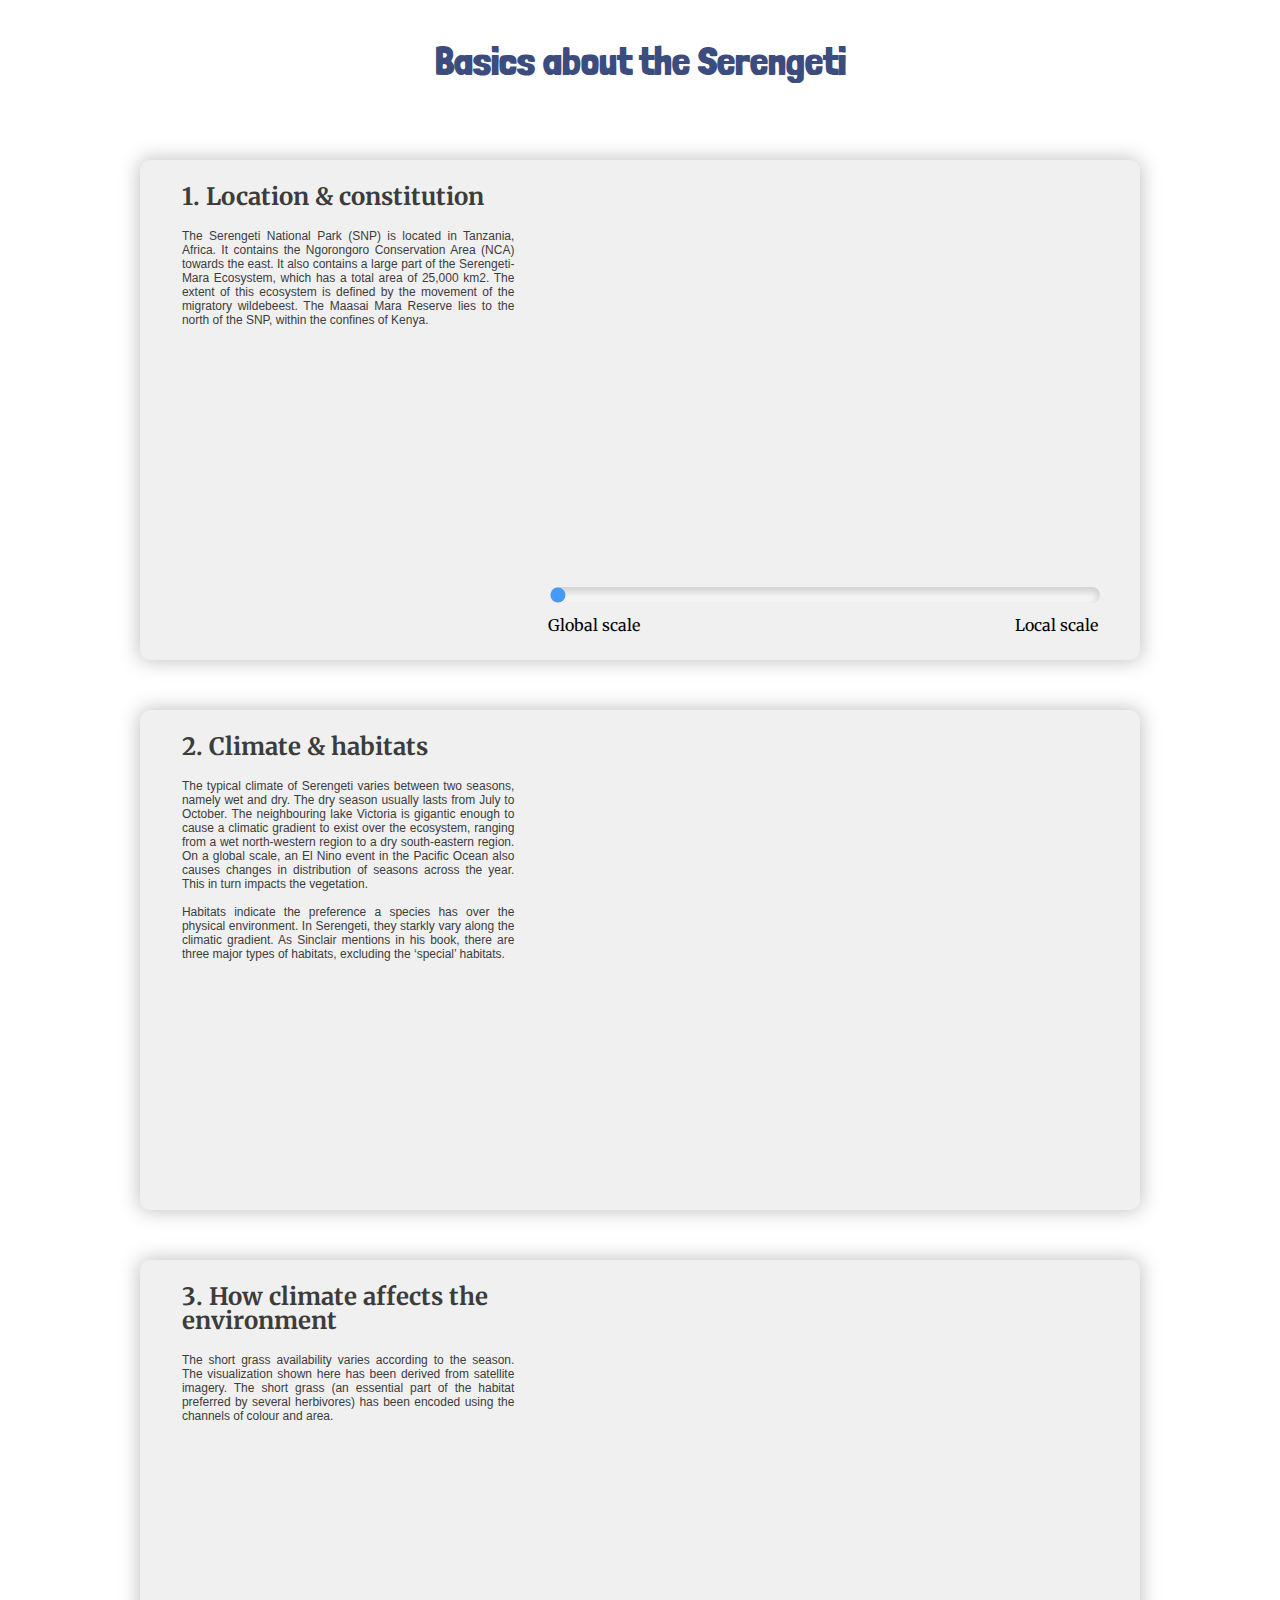
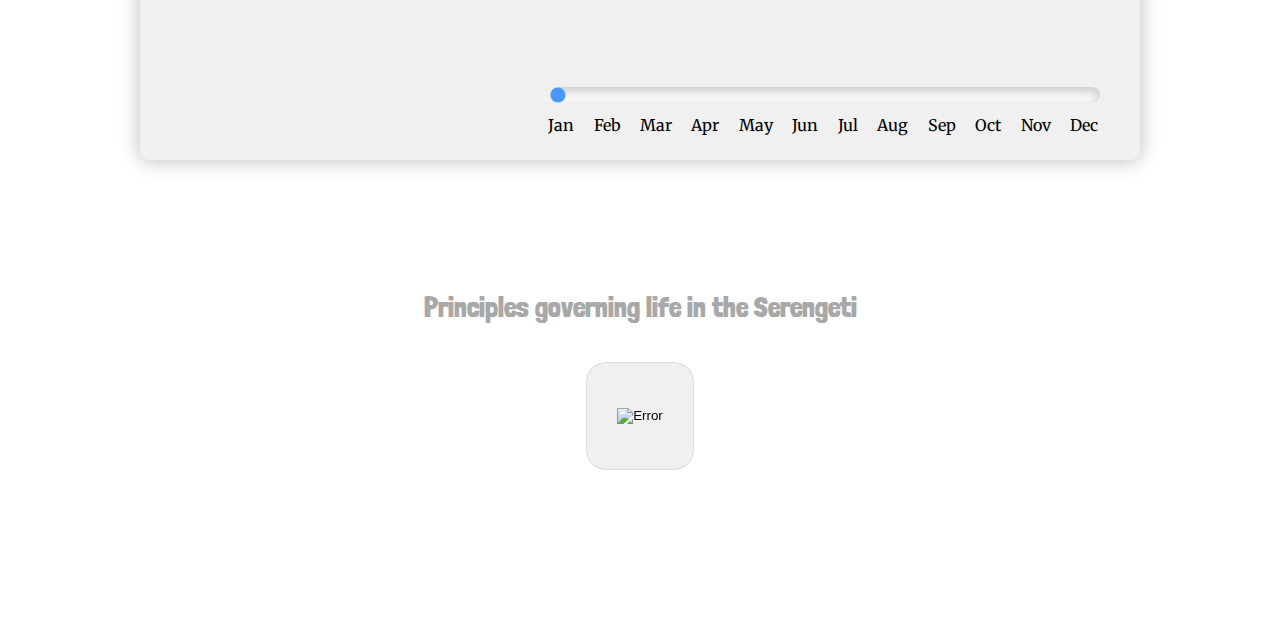
==== 01_Contextual/01_Contextual.html @ f67b2c0b "Add files via upload" ====
<!DOCTYPE html>
<html lang="en">

<head>
    <meta charset="UTF-8">
    <meta http-equiv="X-UA-Compatible" content="IE=edge">
    <meta name="viewport" content="width=device-width, initial-scale=1.0">

    <!-- Code for Londrina solid font -->
    <link rel="preconnect" href="https://fonts.googleapis.com">
    <link rel="preconnect" href="https://fonts.gstatic.com" crossorigin>
    <link href="https://fonts.googleapis.com/css2?family=Londrina+Solid:wght@100;300;400;900&display=swap"
        rel="stylesheet">

    <!-- Code for Merriweather font -->
    <link rel="preconnect" href="https://fonts.googleapis.com">
    <link rel="preconnect" href="https://fonts.gstatic.com" crossorigin>
    <link href="https://fonts.googleapis.com/css2?family=Merriweather:wght@300&display=swap" rel="stylesheet">

    <!-- Code for linking CSS file -->
    <link rel="stylesheet" href="App.css">

    <title>Document</title>
</head>

<body>
    <div class="titles">
        <h1 id="mainTitle">Basics about the Serengeti</h1>
    </div>



    <div id="sheet1" class="sheets">
        <div class="textPanels">
            <h2 id="head1" class="headings">
                1. Location & constitution
            </h2>

            <p id="p1" class="bodyTexts">
                The Serengeti National Park (SNP) is located in Tanzania, Africa. It contains the Ngorongoro
                Conservation
                Area
                (NCA)
                towards the east. It also contains a large part of the Serengeti-Mara Ecosystem, which has a total area
                of
                25,000 km2.
                The extent of this ecosystem is defined by the movement of the migratory wildebeest. The Maasai Mara
                Reserve
                lies to the
                north of the SNP, within the confines of Kenya.
            </p>
        </div>

        <div class="vizPanels">
            <div id="sketch1" class="sketches">
                <!-- <img src="00Images/xyz.gif" alt=""> -->
            </div>

            <div class="intPanels">
                <input type="range" min="1" max="5" value="1" id="slider1" class="slider">
                <div><span>Global scale</span><span>Local scale</span></div>
                <!-- <p>Value: <span id="value"></span></p> -->
                <!-- <div id="sliderCircle1" class="sliderCircle"></div> -->
            </div>
        </div>


    </div>



    <div id="sheet2" class="sheets">
        <div class="textPanels">
            <h2 id="head2" class="headings">
                2. Climate &#38; habitats
            </h2>

            <p id="p2" class="bodyTexts">
                The typical climate of Serengeti varies between two seasons, namely wet and dry. The dry season usually
                lasts from July
                to October. The neighbouring lake Victoria is gigantic enough to cause a climatic gradient to exist over
                the ecosystem, ranging from a wet
                north-western region to
                a dry south-eastern region. On a global scale, an El Nino event in the Pacific Ocean also causes changes
                in
                distribution of
                seasons across the year. This in turn impacts the vegetation.
                <br>
                <br>
                Habitats indicate the preference a species has over the physical environment. In Serengeti, they starkly
                vary along the
                climatic gradient. As Sinclair mentions in his book, there are three major types of habitats, excluding
                the ‘special’
                habitats.
            </p>
        </div>

        <div class="vizPanels">
            <div id="sketch2" class="sketches"></div>

            <div class="intPanels"></div>
        </div>


    </div>



    <div id="sheet3" class="sheets">
        <div class="textPanels">
            <h2 id="head3" class="headings">
                3. How climate affects the environment
            </h2>

            <p id="p3" class="bodyTexts">
                The short grass availability varies according to the season. The visualization shown here has been
                derived
                from
                satellite
                imagery. The short grass (an essential part of the habitat preferred by several herbivores) has been
                encoded
                using the channels of colour and area.
            </p>
        </div>

        <div class="vizPanels">
            <div id="sketch3" class="sketches"></div>

            <div class="intPanels">
                <input type="range" min="1" max="12" value="1" id="slider3" class="slider">
                <div>
                    <span>Jan</span><span>Feb</span><span>Mar</span><span>Apr</span><span>May</span><span>Jun</span><span>Jul</span><span>Aug</span><span>Sep</span><span>Oct</span><span>Nov</span><span>Dec</span>
                </div>
            </div>
        </div>

    </div>



    <div id="lastPanel">
        <div id="HeadingButton">

            <h3 id="head5">
                Principles governing life in the Serengeti
            </h3>

            <a href="../02_Principles/02_Principles.html">
                <button id="NextButton" onclick="">
                    <img src="00Images/00 Arrow-01.png" alt="Error" height="54px">
                </button>
            </a>



        </div>
    </div>


    <script src="App.js"></script>

</body>

</html>
---- 01_Contextual/App.css ----
/* Code for all the sheets and respective content inside */
body {
    display: flex;
    flex-direction: column;
    justify-content: flex-start;
    align-items: center;
    background-color: #ffffff;
    margin: 0;
    padding: 10px 0 10px 0;
    /* overflow: hidden; */
}

.titles {
    display: flex;
    flex-wrap: wrap;
    justify-content: center;
    width: 1000px;
    height: 100px;
    margin: 0 0 50px 0;
}

#mainTitle {
    color: #3c4c7e;
    font-family: 'Londrina Solid', cursive;
    font-size: 40px;
    text-align: center;
}

.sheets {
    box-sizing: border-box;
    display: flex;
    flex-wrap: wrap;
    flex-direction: column;
    justify-content: space-between;
    align-items: center;
    height: 500px;
    width: 1000px;
    min-width: 400px;
    border-radius: 10px;
    background-color: #f0f0f0;
    padding: 25px;
    margin: 0 0 50px 0;
    box-shadow: 0px 0px 20px 0.5px rgba(0, 0, 0, 0.25);
}

#sheet3 {
    margin: 0 0 10px 0;
}

.textPanels {
    box-sizing: border-box;
    width: 35%;
    height: 500px;
    margin: 0;
    padding: 0;
}

.vizPanels {
    box-sizing: border-box;
    display: flex;
    flex-direction: column;
    flex-wrap: wrap;
    justify-content: space-between;
    width: 550px;
    height: 500px;
    margin: 0;
    padding: 0;
}

.headings {
    display: flex;
    width: 100%;
    color: #3c3c3c;
    /* font-family: 'Londrina Solid',
        cursive; */
    font-family: 'Merriweather',
        serif;
    ;
    font-size: 24px;
    line-height: 1;
    text-align: left;
    margin: 0;
}

.bodyTexts {
    display: flex;
    width: 100%;
    color: #3c3c3c;
    font-family: 'Segoe UI', Tahoma, Geneva, Verdana, sans-serif;
    font-size: 12px;
    text-align: justify;
    margin: 20px 0 0 0;
}

.sketches {
    box-sizing: border-box;
    display: flex;
    background-color: #f0f0f0;
    width: 550px;
    height: 375px;
    min-width: 250px;
    margin: 0 0 0 0;
}

.intPanels {
    box-sizing: border-box;
    display: flex;
    flex-direction: column;
    justify-content: center;
    width: 550px;
    height: 50px;
    margin: 10px 0 0 0;
}

.intPanels div {
    width: 100%;
    display: flex;
    justify-content: space-between;
    font-family: 'Merriweather',
        serif;
    margin: 10px 0 0 0;
}



/* -------------------------------------------------------------------------------------------------------------------------------------- */
/* Code for the sliders */
.slider {
    -webkit-appearance: none;
    width: 100%;
    outline: none;
    opacity: 0.7;
    -webkit-transition: 0.2s;
    transition: opacity 0.2s;
    border-radius: 12px;
    box-shadow: inset 0 4px 10px 1px rgba(0, 0, 0, 0.25);
}

.slider::-webkit-slider-thumb {
    border: 2px solid;
    border-color: #373F51;
    background-color: #ED9B40;
}

.slider:hover {
    opacity: 1;
    transition: opacity 0.5s;
}



/* -------------------------------------------------------------------------------------------------------------------------------------- */

/* Code for the "cool slider" taken from YouTube */
/* .slider::-ms-thumb {
    -webkit-appearance: none;
    appearance: none;
    width: 40px;
    height: 40px;
    background: white;
    border-radius: 50%;
    cursor: pointer;
}

.intPanels p {
    margin: 10px 0 0 0;
    opacity: 0.7;
}

.sliderCircle {
    box-sizing: border-box;
    width: 20px;
    height: 20px;
    background-color: rgb(255, 255, 255);
    border: 2px solid;
    border-color: rgb(153, 153, 153);
    border-radius: 10px;
    z-index: 2;
}


.slider::after {
    content: '100';
    color: rgb(17, 57, 106);
    font-size: 12px;
    position: absolute;
    left: 80%;
    top: 26%;
}

.slider::before {
    content: '0';
    color: rgb(17, 57, 106);
    font-size: 12px;
    position: absolute;
    left: 12%;
    top: 26%;
} */




/* -------------------------------------------------------------------------------------------------------------------------------------- */
/* Code for individual sketches */
#sketch1 {
    background-image: url('00Images/00_Map/0.jpg');
    background-size: cover;
    background-repeat: no-repeat;
    background-position-y: center;
    transition: all 0.25s;
}

#sketch2 {
    background-image: url('00Images/00_Map/serengetiMap-01.png');
    background-size: cover;
    background-repeat: no-repeat;
    background-position-y: center;
}

#sketch3 {
    background-image: url('00Images/01_vegChange/01.jpg');
    background-size: contain;
    background-repeat: no-repeat;
    background-position-x: center;
    transition: all 0.25s;
}



/* -------------------------------------------------------------------------------------------------------------------------------------- */
/* Code for the last panel */
#lastPanel {
    box-sizing: border-box;
    display: flex;
    flex-direction: row;
    justify-content: center;
    align-items: center;
    width: 1000px;
    height: 400px;
    border-radius: 10px;
    background-color: none;
    padding: 25px 42px;
    margin: 0 0 50px 0;
}

#HeadingButton {
    box-sizing: border-box;
    display: flex;
    flex-direction: column;
    flex-wrap: nowrap;
    justify-content: space-between;
    align-items: center;
    width: 1000px;
    height: 200px;
    background-color: none;
}

#HeadingButton h3 {
    display: flex;
    flex-direction: column;
    justify-content: center;
    height: 75px;
    color: #a8a8a8;
    font-family: 'Londrina Solid', cursive;
    font-size: 28px;
    text-align: center;
    margin: 0;
}

button {
    box-sizing: border-box;
    height: 108px;
    width: 108px;
    border: 1px solid rgba(145, 145, 145, 0.2);
    background-color: rgb(240, 240, 240);
    border-radius: 20px;
    backdrop-filter: blur(2.5px);
    cursor: pointer;
    transition: all 0.4s;
}

button:hover {
    /* background-color: rgba(145, 145, 145, 0.3); */
    opacity: 1;
    transition: opacity 0.4s;
    background-color: rgb(255, 255, 255);
    box-shadow: 0 0 100px 25px rgba(0, 0, 0, .25);
    transition: all 0.5s;
}




/* -------------------------------------------------------------------------------------------------------------------------------------- */

/* For what happens when the window shrinks below 1000pixels */
@media (max-width: 1000px) {
    .titles {
        width: 90%;
    }

    .sheets {
        /* display: flex; */
        flex-direction: column;
        justify-content: space-between;
        flex-wrap: nowrap;
        align-items: center;
        width: 90%;
        height: 620px;
        padding: 10px;
    }

    #sheet2 {
        /* display: flex; */
        flex-direction: column;
        justify-content: space-between;
        flex-wrap: nowrap;
        align-items: center;
        width: 90%;
        height: 700px;
        padding: 10px;
    }

    .textPanels {
        width: 90%;
    }

    .vizPanels {
        width: 90%;
    }

    .sketches {
        width: 100%;
    }

    .intPanels {
        width: 100%;
    }

    .intPanels div {
        font-size: 12px;
    }

    #lastPanel {
        width: 90%;
        height: 400px;
    }

    #HeadingButton {
        width: 90%;
        height: 200px;
    }

    /* Stuff that changes in the sketches */
    #sketch2 {
        background-position-x: 40%;
    }
}
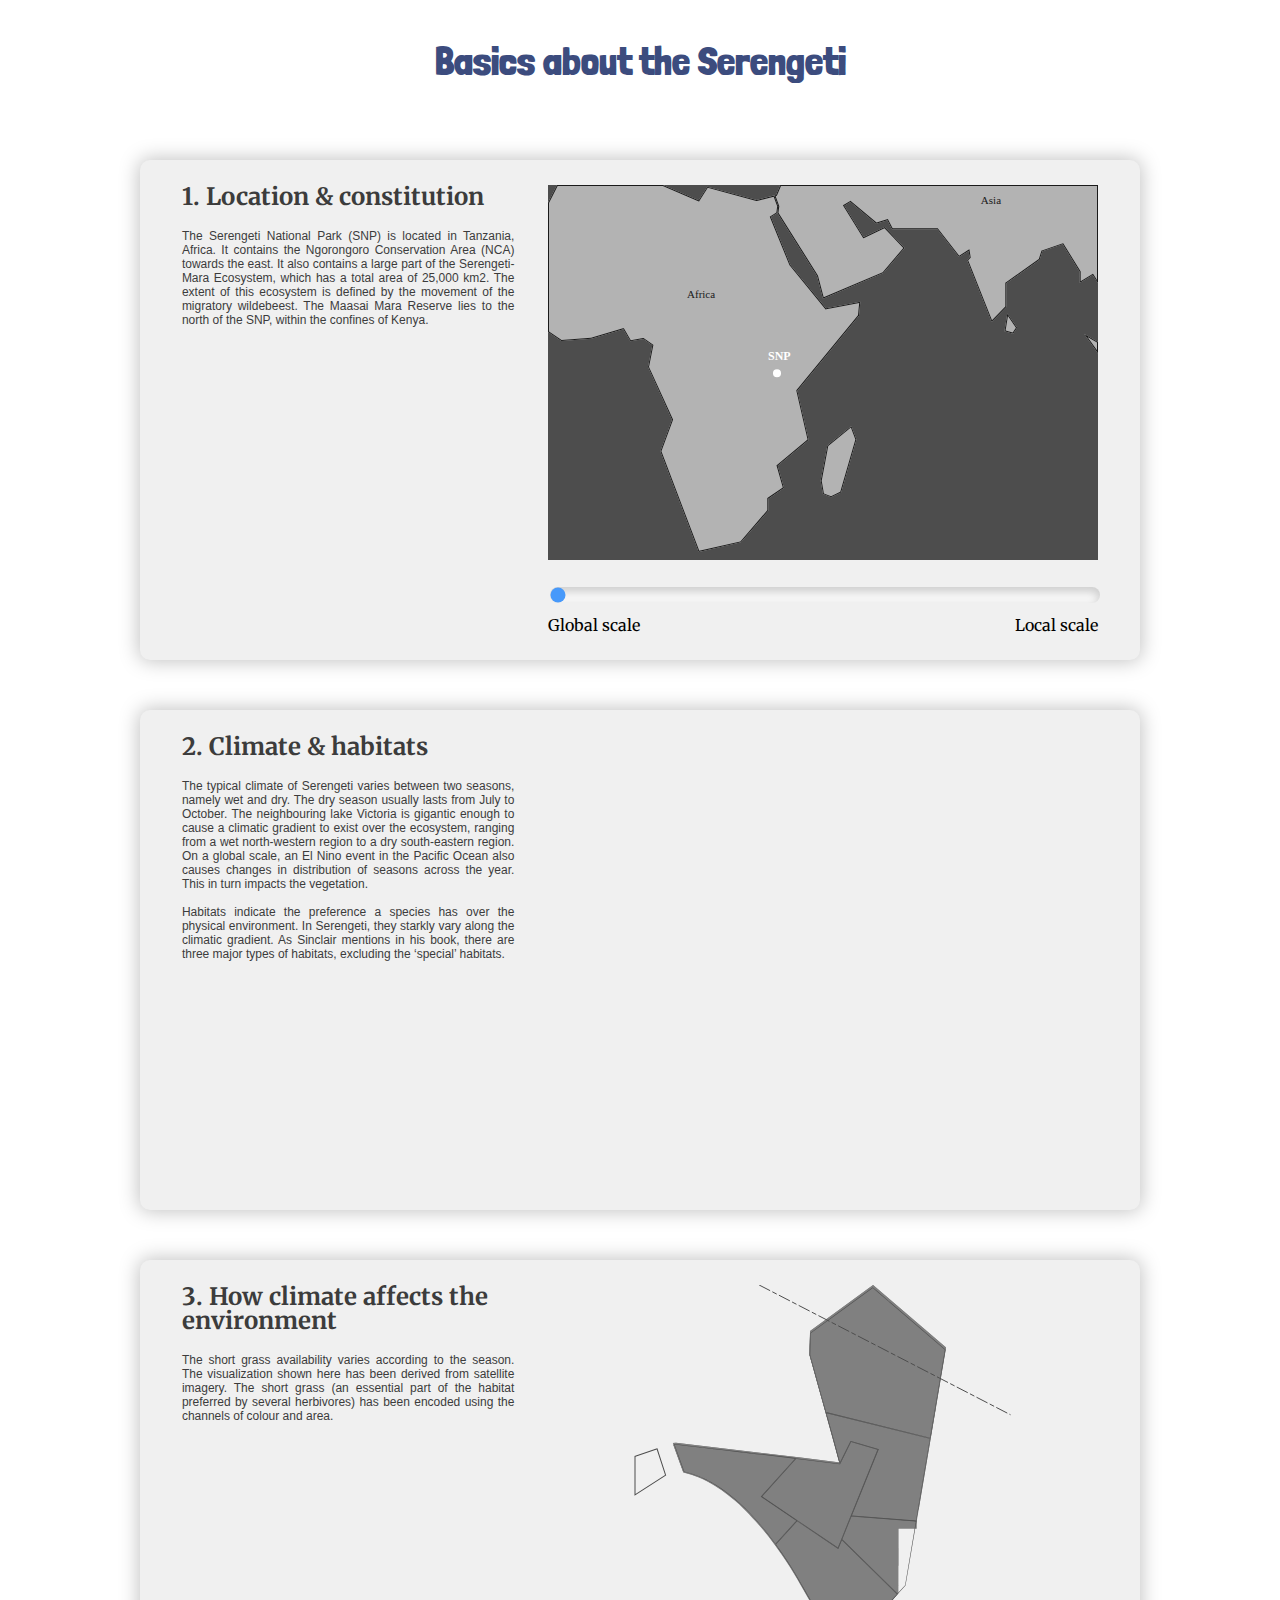
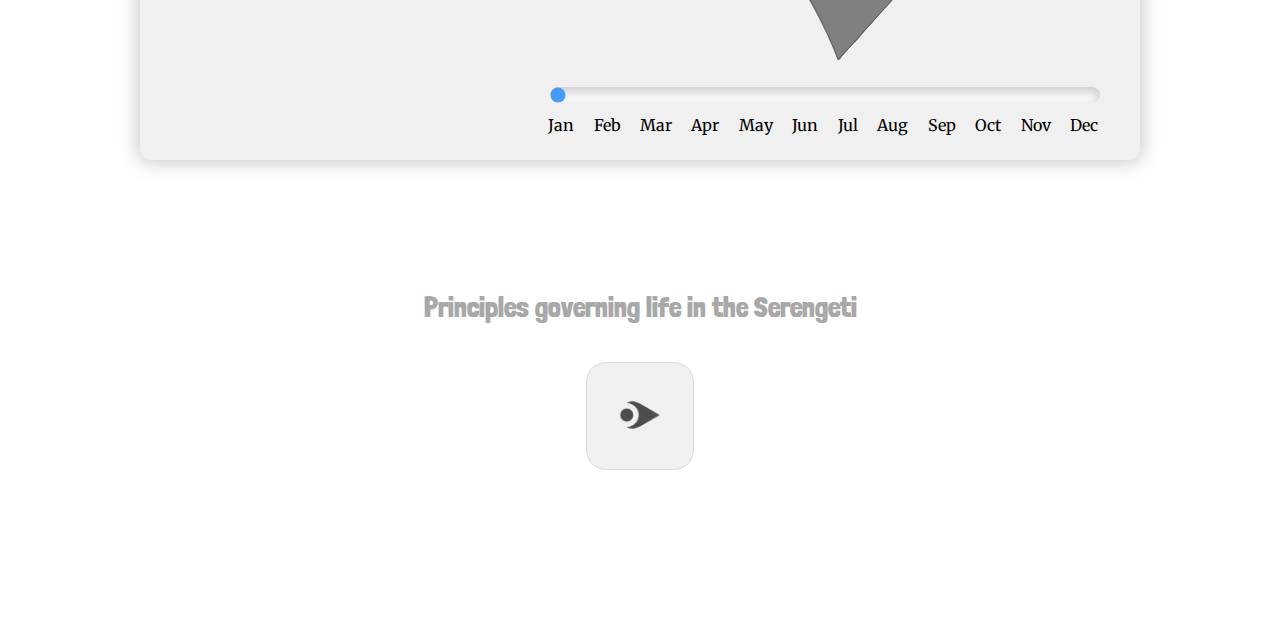
==== commit 3997f91b: "Add files via upload" ====
--- a/01_Contextual/01_Contextual.html
+++ b/01_Contextual/01_Contextual.html
@@ -53,14 +53,394 @@
 
         <div class="vizPanels">
             <div id="sketch1" class="sketches">
-                <!-- <img src="00Images/xyz.gif" alt=""> -->
+
+                <svg xmlns="http://www.w3.org/2000/svg" viewBox="0 0 550 375" id="sheet1-map1">
+                    <defs>
+                        <style>
+                            .cls-1 {
+                                fill: #4d4d4d;
+                            }
+
+                            .cls-2 {
+                                fill: #b3b3b3;
+                            }
+
+                            .cls-3,
+                            .cls-5 {
+                                fill: #1a1a1a;
+                            }
+
+                            .cls-4,
+                            .cls-6 {
+                                fill: #fff;
+                            }
+
+                            .cls-4 {
+                                stroke: #fff;
+                                stroke-miterlimit: 10;
+                                stroke-width: 2px;
+                            }
+
+                            .cls-5,
+                            .cls-6 {
+                                font-size: 12px;
+                            }
+
+                            .cls-5 {
+                                font-family: Roboto-Regular, Roboto;
+                                font-size: 11px;
+                            }
+
+                            .cls-6 {
+                                font-family: Lato-Semibold, Lato;
+                                font-weight: 600;
+                            }
+
+                            .cls-7 {
+                                letter-spacing: 0em;
+                            }
+
+                            .cls-8 {
+                                letter-spacing: -0.02em;
+                            }
+
+                            .cls-9 {
+                                letter-spacing: -0.01em;
+                            }
+
+                            .cls-10 {
+                                letter-spacing: 0em;
+                            }
+
+                            .cls-11 {
+                                letter-spacing: -0.01em;
+                            }
+
+                            .cls-12 {
+                                letter-spacing: -0.01em;
+                            }
+
+                            .cls-13 {
+                                letter-spacing: -0.02em;
+                            }
+                        </style>
+                    </defs>
+                    <g id="base_map">
+                        <path class="cls-1"
+                            d="M550,98.32,544.67,90l-13,8V86.67l-17-27.34-20.34,7-2.66,8.34L458.33,98.33V122l-14.66,15L419,75l2.67-2.67-1-6.33L411,72,389.33,44.33H344l-4.67-9-11,3.34L302.33,17l-6,3.67L315.67,52l21-10,20,21L335.33,88,275,113.67,269,91,229.33,28,223,32l19.33,47.67L278,123.33l34.33-6.66-1.33,14-61.67,75L260.67,255l-31,25.67L236,303l-15.67,10.67v12L193,357.33,150.67,367,112.33,266.33,124,234.67,100,182l4.33-21.67-9-6.33-13,2.33-7-12-32,9.34-30,2.33L0,147.11V375H550V168.43l-14-19.76,14,8.21ZM293.11,307.56l-10,4.66L275,309.11l-2.33-13.33,6.66-35.34,24-19.55,5.11,13.55Zm172-158.89-8.67-2.45,2.89-17.78,9.78,14.23Z" />
+                        <polygon class="cls-1"
+                            points="232.22 0 228 10 208.67 15 159.33 1.67 150.67 15.33 115 0 232.22 0" />
+                        <polygon class="cls-1" points="9.01 0 0 17.66 0 0 9.01 0" />
+                        <polygon class="cls-2"
+                            points="112.86 266.33 124.54 234.65 100.52 181.94 104.88 160.11 95.45 153.47 82.59 155.78 75.56 143.74 43.24 153.18 13.46 155.49 0.5 146.84 0.5 17.78 9.32 0.5 114.9 0.5 150.86 15.96 159.56 2.25 208.67 15.52 226 11.04 229.71 21.27 228.87 27.7 222.38 31.8 241.9 79.93 277.8 123.88 311.77 117.29 310.52 130.47 248.79 205.54 260.11 254.81 229.1 280.49 235.42 302.79 219.83 313.4 219.83 325.48 192.73 356.88 150.98 366.42 112.86 266.33" />
+                        <path class="cls-3"
+                            d="M114.79,1l35.49,15.25.78.34.45-.72,8.27-13L208.41,16l.25.06.26-.06,16.76-4.33,3.52,9.69-.8,6.08-5.93,3.74-.71.45.31.78L241.4,80.05l.06.14.1.11L277.23,124l.37.47.59-.12,33-6.4L310,130.27,248.56,205l-.31.38.11.48,11.2,48.73L229,279.9l-.5.42.18.62,6.13,21.64-15.07,10.26-.44.3V325.3l-26.87,31.13-41.17,9.4L113.4,266.32,124.94,235l.14-.39-.17-.37L101,181.88l4.27-21.35.13-.64-.53-.38-9-6.33-.35-.24-.41.08-12.31,2.2-6.65-11.39-.39-.68-.75.22-31.9,9.31L13.6,155,1,146.57V17.9L9.62,1H114.79M115,0H9L0,17.66V147.11L13.33,156l30-2.33,32-9.34,7,12,13-2.33,9,6.33L100,182l24,52.67-11.67,31.66L150.67,367,193,357.33l27.33-31.66v-12L236,303l-6.33-22.33,31-25.67-11.34-49.33,61.67-75,1.33-14L278,123.33,242.33,79.67,223,32l6.33-4,.89-6.78-3.91-10.78L208.67,15,159.33,1.67l-8.66,13.66L115,0Z" />
+                        <polygon class="cls-2"
+                            points="419.59 75.12 422.2 72.5 421.05 65.18 411.12 71.34 389.57 43.83 344.3 43.83 339.58 34.73 328.44 38.11 302.38 16.39 295.64 20.5 315.48 52.64 336.56 42.61 356 63.02 335.03 87.59 275.33 112.98 269.46 90.8 229.85 27.89 230.73 21.16 226.97 10.79 228.37 10.42 232.55 0.5 549.5 0.5 549.5 96.61 544.83 89.32 532.17 97.11 532.17 86.53 514.88 58.73 493.93 65.94 491.24 74.36 457.83 98.07 457.83 121.8 443.85 136.1 419.59 75.12" />
+                        <path class="cls-3"
+                            d="M549,1V94.91l-3.49-5.45-.53-.83-.83.52-11.48,7.06V86.38l-.15-.24-17-27.34-.42-.67-.76.25-20.34,7-.47.17-.15.48-2.56,8L457.75,97.51l-.42.3v23.78L444,135.2l-23.86-60,2.21-2.2.36-.36-.08-.51-1-6.33-.24-1.48-1.28.79-8.91,5.53-21.11-27-.3-.38H344.61l-4.39-8.46-.39-.74-.79.24-10.48,3.19L303,16.23l-.55-.46-.61.38-6,3.67-.86.52.53.86,19.34,31.33.47.76.81-.39,20.35-9.69L355.32,63l-20.6,24.13L275.67,112.3,270,90.74l0-.14-.08-.13-39.48-62.7.84-6.42,0-.24-.08-.23-3.54-9.75.63-.16.48-.13.19-.45,4-9.39H549m1-1H232.22L228,10l-1.69.44,3.91,10.78L229.33,28,269,91l6,22.67L335.33,88l21.34-25-20-21-21,10L296.33,20.67l6-3.67,26,21.67,11-3.34,4.67,9h45.33L411,72l9.67-6,1,6.33L419,75l24.67,62,14.66-15V98.33l33.34-23.66,2.66-8.34,20.34-7,17,27.34V98l13-8L550,98.32V0Z" />
+                        <polygon class="cls-2"
+                            points="457.01 145.86 459.62 129.75 468.51 142.67 464.9 148.09 457.01 145.86" />
+                        <path class="cls-3"
+                            d="M459.92,131.06l8,11.62-3.22,4.83-7.11-2,2.35-14.44m-.59-2.62-2.89,17.78,8.67,2.45,4-6-9.78-14.23Z" />
+                        <polygon class="cls-2"
+                            points="275.44 308.75 273.18 295.78 279.79 260.71 303.11 241.72 307.91 254.46 292.69 307.2 283.09 311.68 275.44 308.75" />
+                        <path class="cls-3"
+                            d="M302.88,242.54l4.51,11.94-15.11,52.37-9.21,4.28-7.18-2.75-2.2-12.59L280.25,261l22.63-18.44m.45-1.65-24,19.55-6.66,35.34L275,309.11l8.11,3.11,10-4.66,15.33-53.12-5.11-13.55Z" />
+                        <polygon class="cls-2" points="537.75 150.28 549.5 157.17 549.5 166.86 537.75 150.28" />
+                        <path class="cls-3"
+                            d="M539.5,151.88l9.5,5.57v7.84l-9.5-13.41m-3.5-3.21,14,19.76V156.88l-14-8.21Z" />
+                    </g>
+                    <g id="marked_area">
+                        <circle class="cls-4" cx="229" cy="188.33" r="3.04" />
+                    </g>
+                    <g id="text">
+                        <text class="cls-5" transform="translate(139.03 113.24)">Africa</text>
+                        <text class="cls-6" transform="translate(220 175)">SNP</text>
+                        <text class="cls-5" transform="translate(432.85 19)">Asia</text>
+                    </g>
+                </svg>
+
+                <svg xmlns="http://www.w3.org/2000/svg" viewBox="0 0 550 375" id="sheet1-map2">
+                    <g id="base_map">
+                        <polygon class="cls-1"
+                            points="550 0 550 375 398.89 375 414 340.33 397.33 300.67 372.33 337.33 341.66 349.67 335.55 375 255.86 375 302 329.67 291.73 284.43 279 228.33 287.04 210.31 295.66 191 308.4 178.35 394 93.33 419.55 39.33 419.55 22.89 341.77 40.44 330.77 26.66 309.49 0 328.66 0 331.11 13.33 339.11 16 378.89 0 550 0" />
+                        <polygon class="cls-2"
+                            points="331.22 13.23 328.81 0.13 378.25 0.13 339.11 15.87 331.22 13.23" />
+                        <path class="cls-3"
+                            d="M377.6.25,339.11,15.73l-7.78-2.59L329,.25H377.6M378.89,0H328.66l2.45,13.33,8,2.67L378.89,0Z" />
+                        <polygon class="cls-2"
+                            points="335.71 374.88 341.77 349.76 372.38 337.45 397.31 300.93 413.89 340.38 398.81 374.88 335.71 374.88" />
+                        <path class="cls-3"
+                            d="M397.28,301.19l16.45,39.14-15,34.42H335.87l6-24.9,30.55-12.29.07,0,0-.06,24.74-36.28m.05-.52-25,36.66-30.67,12.34L335.55,375h63.34L414,340.33l-16.67-39.66Z" />
+                        <polygon class="cls-2"
+                            points="210.95 374.88 209.9 355.25 191.06 346.39 180.79 346.38 180.79 341.11 178.82 334.3 211.3 323.03 218.19 329.81 226.91 327.49 228.88 337.85 225.19 344.68 235.17 358.28 242.77 346.4 243.63 330.28 228.42 315.24 226.3 300.55 232.88 294.13 260.88 296.35 291.64 284.6 301.87 329.63 255.81 374.88 210.95 374.88" />
+                        <path class="cls-3"
+                            d="M291.55,284.77l10.18,44.82-46,45.16H211.07l-1-19.43v-.15l-.13-.07-18.77-8.83-.05,0H180.91V341L179,334.38l32.3-11.2,6.78,6.67.1.1.14,0,8.52-2.27,1.93,10.15-3.63,6.76-.07.14.09.13L235,358.21l.22.29.19-.31,7.5-11.73,0,0v-.07l.84-16v-.11l-.08-.08-15.11-14.94-2.14-14.62,6.5-6.33,27.94,2.21h.06l.05,0,30.57-11.68m.18-.34-30.84,11.79L232.83,294l-6.67,6.5,2.17,14.83,15.17,15-.84,16-7.5,11.73-9.83-13.39,3.67-6.84-2-10.5-8.78,2.34-6.89-6.78-32.67,11.33,2,6.89v5.39H191l18.77,8.83L210.83,375h45L302,329.67l-10.27-45.24Z" />
+                        <polygon class="cls-2"
+                            points="0.13 374.88 0.13 227.91 21.69 227.91 32.36 253.69 53.87 252.56 56.76 240.81 81.66 243.67 87.22 290.37 107.65 286.59 107.65 310.99 84.54 310.99 84.54 348.22 99.73 365.7 110.92 363.45 138.69 370.81 180.54 341.35 180.54 346.63 191 346.63 209.65 355.41 210.7 374.88 0.13 374.88" />
+                        <path class="cls-3"
+                            d="M21.61,228l10.6,25.63.07.16h.18l21.33-1.12H54l.05-.18,2.83-11.56,24.7,2.85,5.54,46.46,0,.26.26,0,20.14-3.73v24.12H84.41v37.45l.06.07,15.11,17.34.1.11.14,0,11.07-2.22,27.71,7.32.11,0,.1-.07,41.6-29.28v5.16H191l18.58,8.74,1,19.26H.25V228H21.61m.16-.25H0V375H210.83l-1.06-19.67L191,346.5H180.66v-5.39l-42,29.56-27.77-7.34-11.12,2.23L84.66,348.22V311.11h23.11V286.44l-20.44,3.78-5.56-46.66-25.11-2.89-2.89,11.77-21.33,1.12L21.77,227.78Z" />
+                        <polygon class="cls-2"
+                            points="165.11 315.65 144.53 294.13 107.8 286.32 87.44 290.07 81.89 243.45 56.57 240.53 53.67 252.32 32.53 253.43 21.86 227.66 0.13 227.66 0.13 217.39 17.46 203.62 17.46 186.06 33.2 172.31 45.67 124.47 45.68 110.5 57.14 100.58 89.29 113.01 145.8 101.68 185.45 119.2 191.19 136.96 175.92 150.58 171.21 176.65 163.19 187.48 184.06 253.47 163.22 258.12 158.31 296.28 173.88 306.29 173.88 315.65 165.11 315.65" />
+                        <path class="cls-3"
+                            d="M57.16,100.73l32.08,12.39.07,0h.07l56.36-11.32,39.61,17.47,5.7,17.63-15.21,13.56-.07.06v.09l-4.66,25.94-8,10.78-.07.1,0,.13,20.81,65.8L163.28,258l-.17,0,0,.18-4.89,38,0,.15.13.09,15.44,9.93v9.17h-8.53l-20.6-21.48-.05-.06h-.07l-36.67-7.78h-.1l-20.18,3.74L82,243.53l0-.2-.2,0-25.11-2.89-.22,0,0,.21L53.57,252.2l-21,1.1L22,227.68l-.06-.15H.25V217.45l17.24-13.69.09-.08V186.11l15.7-13.7.06,0,0-.08L45.8,124.5v-14l11.36-9.82m0-.29-11.56,10v14L33.11,172.22,17.33,186v17.56L0,217.33v10.45H21.77l10.67,25.78,21.33-1.12,2.89-11.77,25.11,2.89,5.56,46.66,20.44-3.78,36.67,7.78,20.67,21.56H174v-9.56l-15.56-10,4.89-38,20.89-4.66L163.33,187.5l8-10.83,4.67-26L191.33,137l-5.78-17.89-39.78-17.55L89.33,112.89,57.11,100.44Z" />
+                        <polygon class="cls-2"
+                            points="246.67 109.55 238.92 100.36 211.81 68.48 224.97 44.73 225.01 44.66 249.67 0.13 309.43 0.13 330.61 26.66 320.85 38.66 333.56 56.74 384.02 68.55 311.3 115.2 246.67 109.55" />
+                        <path class="cls-3"
+                            d="M309.37.25l21.08,26.41-9.64,11.85-.12.15.11.15,12.66,18,.05.08.1,0,50.09,11.7-72.43,46.46-64.48-5.64L239,100.28,212,68.47,225,44.85h0l.07-.13L249.74.25h59.63m.12-.25h-59.9L224.9,44.6h0L211.66,68.5l27.16,31.94,7.84,9.23,64.67,5.66,73-46.83L333.66,56.67,321,38.67l9.77-12L309.49,0Z" />
+                        <polygon class="cls-2"
+                            points="127.62 40.55 121.11 40.55 114.35 47.47 104.39 49.03 94.81 33.82 96.81 29.66 83.33 11.18 87.98 6.36 85.84 0.13 249.38 0.13 224.85 44.44 214.07 37.23 208.03 19.92 192.15 47.21 134.73 50.98 127.62 40.55" />
+                        <path class="cls-3"
+                            d="M249.17.25l-24.36,44-10.6-7.08-6-17-.18-.51-.27.46-15.72,27-57.28,3.76-7-10.32-.07-.11H121l-.08.08-6.61,6.83-9.86,1.57L95,33.81l1.94-4,.06-.14-.08-.12L83.49,11.19,88,6.5l.11-.11-.05-.14L86,.25H249.17m.42-.25H85.66l2.17,6.33-4.67,4.84,13.5,18.5-2,4.16,9.67,15.34,10.11-1.61,6.67-6.89h6.44l7.11,10.44,57.56-3.78L208,20.22l6,17.11,10.89,7.27h0L249.59,0Z" />
+                        <polygon class="cls-2"
+                            points="0.13 89.5 10.27 74.07 67.04 54.12 82.63 41.23 82.63 33.95 94.59 33.95 104.2 49.19 101.69 56.21 145.65 94.23 145.65 101.46 89.31 112.77 57.09 100.3 45.43 110.38 45.43 124.44 32.99 172.19 17.21 185.94 17.21 203.5 0.13 217.07 0.13 89.5" />
+                        <path class="cls-3"
+                            d="M94.53,34.08l9.53,15.12-2.46,6.89-.06.16.13.11,43.85,37.92v7.08L89.36,112.63,57.2,100.21l-.14-.06-.11.1-11.56,10-.09.08v14.08L32.89,172.08,17.17,185.81l-.09.08v17.55L.25,216.81V89.57L10.33,74.21l56.76-20,0,0,0,0,15.5-12.83.09-.07V34.08H94.53m.13-.25H82.5v7.34L67,54,10.16,74,0,89.5V217.33l17.33-13.77V186l15.78-13.78,12.44-47.78v-14l11.56-10,32.22,12.45,56.44-11.33V94.17l-43.94-38,2.5-7L94.66,33.83Z" />
+                        <polygon class="cls-2"
+                            points="0.11 57.44 0.13 45.13 12.99 45.13 6.46 39.27 6.46 21.67 0.1 12.76 0.13 0.13 85.58 0.13 87.69 6.3 83 11.16 96.52 29.68 94.58 33.7 82.38 33.7 82.38 41.11 66.92 53.9 10.22 73.85 0.11 57.44" />
+                        <path class="cls-3"
+                            d="M85.48.25l2.07,6L83,11l-.14.15.12.17L96.37,29.7l-1.86,3.88H82.25v7.47L66.88,53.78,10.27,73.7.25,57.43V45.25H13.32l-.49-.44L6.58,39.22V21.59l0-.07L.25,12.75V.25H85.48M85.66,0H0V12.83l6.33,8.84V39.33L12.66,45H0V57.5L10.16,74,67,54,82.5,41.17V33.83H94.66l2-4.16-13.5-18.5,4.67-4.84L85.66,0Z" />
+                        <polygon class="cls-2" points="0.13 57.94 10.02 74 0.13 89.08 0.13 57.94" />
+                        <path class="cls-3" d="M.25,58.38,9.87,74,.25,88.66V58.38M0,57.5v32L10.16,74,0,57.5Z" />
+                        <polygon class="cls-2"
+                            points="0.13 44.88 0.13 13.22 6.23 21.74 6.21 39.39 12.34 44.88 0.13 44.88" />
+                        <path class="cls-3"
+                            d="M.25,13.61l5.83,8.14V39.44l.09.08L12,44.75H.25V13.61M0,12.83V45H12.66L6.33,39.33V21.67L0,12.83Z" />
+                        <polygon class="cls-2"
+                            points="223.25 173.43 225.47 164.79 220.98 160.46 221.02 158.89 233.47 139.57 222.16 112.05 238.8 100.61 246.57 109.75 311.1 115.44 302.23 127.25 302.21 168.43 308.25 178.33 295.58 190.91 286.99 210.13 223.25 173.43" />
+                        <path class="cls-3"
+                            d="M238.78,100.77l7.69,9.06.07.08h.1l64.22,5.62-8.73,11.64-.05.07V168.5l0,.06,6,9.75-12.6,12.51,0,0v0L286.93,210l-63.54-36.59,2.19-8.48,0-.14-.1-.1-4.37-4.21V159l12.4-19.26.07-.11-.05-.13-11.25-27.37,16.47-11.32m0-.33L222,112l11.33,27.56-12.44,19.33v1.66l4.44,4.28-2.23,8.66L287,210.31,295.66,191l12.74-12.65-6.07-9.92v-41.1l9-12-64.67-5.66-7.84-9.23Z" />
+                        <polygon class="cls-2"
+                            points="302.44 168.37 302.46 127.33 311.43 115.41 384.65 68.44 333.69 56.55 321.16 38.67 330.77 26.86 341.73 40.58 419.43 23.05 419.43 39.33 393.89 93.28 308.43 178.15 302.44 168.37" />
+                        <path class="cls-3"
+                            d="M419.3,23.2V39.27L393.8,93.18,308.45,178l-5.87-9.59v-41l8.93-11.89,73-46.81.5-.32-.58-.13L333.81,56.45,321.32,38.68l9.45-11.62L341.58,40.6l.1.12.15,0L419.3,23.2m.25-.31L341.77,40.44l-11-13.78-9.77,12,12.66,18L384.33,68.5l-73,46.83-9,12v41.1l6.07,9.92,85.6-85,25.55-54V22.89Z" />
+                        <polygon class="cls-2"
+                            points="232.93 293.88 226.11 272.8 184.33 253.47 163.47 187.52 171.4 176.79 197.74 174.43 195.19 192.99 219.6 187.6 223.18 173.68 286.88 210.36 278.89 228.28 291.59 284.35 260.87 296.09 232.93 293.88" />
+                        <path class="cls-3"
+                            d="M223.26,173.87l63.46,36.54-8,17.82,0,.07,0,.09,12.68,55.88L260.86,296,233,293.76l-6.78-20.95,0-.1-.1,0-16.23-7.51-25.45-11.77-20.82-65.83,7.86-10.64,26.12-2.34-2.5,18.23-.05.35.35-.08,24.17-5.33.15,0,0-.15,3.51-13.69m-.16-.38-3.6,14-24.17,5.33,2.55-18.54-26.55,2.38-8,10.83,20.89,66.06,25.55,11.82L226,272.89,232.83,294l28.06,2.22,30.84-11.79L279,228.33l8-18L223.1,173.49Z" />
+                        <polygon class="cls-2"
+                            points="225.48 344.66 229.11 337.89 227.1 327.18 218.26 329.53 211.42 322.8 207.25 317.53 218.34 282.26 210.04 265.64 225.9 272.98 232.69 293.96 226.03 300.45 228.21 315.35 243.38 330.38 242.54 346.32 235.16 357.84 225.48 344.66" />
+                        <path class="cls-3"
+                            d="M210.32,265.91l15.48,7.16,6.75,20.86L226,300.32l-.09.09,0,.13,2.17,14.83v.08l.06.06,15.09,14.92-.83,15.82-7.27,11.37-9.52-13,3.59-6.7.05-.08,0-.09-2-10.5-.05-.26-.26.07-8.64,2.3-6.77-6.66-4.14-5.22,11.07-35.22,0-.09,0-.09-8.13-16.2m-.55-.53,8.45,16.84-11.11,35.34,4.22,5.33,6.89,6.78,8.78-2.34,2,10.5-3.67,6.84,9.83,13.39,7.5-11.73.84-16-15.17-15-2.17-14.83,6.67-6.5L226,272.89l-16.23-7.51Z" />
+                        <polygon class="cls-2"
+                            points="110.92 363.21 99.82 365.42 84.76 348.14 84.79 311.24 107.9 311.24 107.9 286.6 144.42 294.34 165.02 315.87 174.13 315.9 174.13 306.15 158.58 296.16 163.45 258.32 184.25 253.68 209.72 265.49 218.11 282.27 206.97 317.58 211.13 322.83 178.51 334.14 180.52 341.06 138.64 370.53 110.92 363.21" />
+                        <path class="cls-3"
+                            d="M184.2,253.82l25.39,11.75L218,282.24l-11.08,35.25,0,.12.08.11,4,5L178.58,334l-.22.08.06.23,2,6.72L138.61,370.4,111,363.09l-.06,0h-.06l-11,2.21-15-17.16V311.36H108V286.75l36.3,7.7L164.93,316l.08.08h9.24v-9.95l-.11-.07-15.43-9.91,4.85-37.67,20.64-4.61m0-.26-20.89,4.66-4.89,38,15.56,10v9.56h-8.89l-20.67-21.56-36.67-7.78v24.67H84.66v37.11l15.11,17.34,11.12-2.23,27.77,7.34,42-29.56-2-6.89,32.67-11.33-4.22-5.33,11.11-35.34-8.45-16.84-25.55-11.82Z" />
+                        <polygon class="cls-2"
+                            points="145.9 101.48 145.9 94.11 101.98 56.13 104.43 49.28 114.46 47.68 121.2 40.76 127.49 40.79 134.6 51.24 192.3 47.45 207.97 20.52 213.88 37.37 224.73 44.64 211.51 68.52 238.64 100.42 221.93 111.9 185.57 118.98 145.9 101.48" />
+                        <path class="cls-3"
+                            d="M208,20.81l5.82,16.6,0,.08.06,0,10.7,7.14-13.12,23.7-.08.15.11.13,27,31.73L221.9,111.76l-36.32,7.09L146,101.4V94.06l-.08-.08L102.13,56.09l2.39-6.7,10-1.58.08,0,.06-.06,6.6-6.81h6.2l7,10.33.08.12h.14l57.56-3.78h.13l.07-.11L208,20.81m.05-.59L192.22,47.33l-57.56,3.78-7.11-10.44h-6.44l-6.67,6.89-10.11,1.61-2.5,7,43.94,38v7.39l39.78,17.55L222,112l16.82-11.56L211.66,68.5l13.23-23.9L214,37.33l-6-17.11Z" />
+                        <polygon class="cls-2"
+                            points="176.13 150.69 191.48 137.04 185.72 119.21 221.93 112.14 233.19 139.55 220.79 158.82 220.77 160.26 216.2 155.86 199.55 161.24 197.77 174.17 171.49 176.53 176.13 150.69" />
+                        <path class="cls-3"
+                            d="M221.85,112.28l11.2,27.25-12.37,19.22,0,.07V160l-4.3-4.14-.11-.1-.14,0-16.5,5.33-.15,0,0,.16-1.76,12.76-26,2.33,4.59-25.59,15.27-13.61.12-.11-.05-.16-5.69-17.62,36-7M222,112l-36.45,7.11L191.33,137,176,150.67l-4.67,26,26.55-2.38,1.78-13,16.5-5.33,4.73,4.55v-1.66l12.44-19.33L222,112Z" />
+                        <polygon class="cls-1"
+                            points="225.33 164.83 223.1 173.49 219.5 187.5 195.33 192.83 197.88 174.29 199.66 161.33 216.16 156 220.89 160.55 225.33 164.83" />
+                    </g>
+                    <g id="marked_area">
+                        <circle class="cls-4" cx="230.17" cy="184.46" r="3.04" />
+                    </g>
+                    <g id="text"><text class="cls-5" transform="translate(90.3 198.24)">DRC</text>
+                        <text class="cls-5" transform="translate(187.45 146.89)">Uganda</text>
+                        <text class="cls-5" transform="translate(17.85 306.87)">Angola</text>
+                        <text class="cls-5" transform="translate(112.17 333.38)">Zambia</text>
+                        <text class="cls-5" transform="translate(208.68 351.42)">Mozambique</text>
+                        <text class="cls-5" transform="translate(342 360)">Madagascar</text>
+                        <text class="cls-5" transform="translate(217.07 319.45)">Malawi</text>
+                        <text class="cls-5" transform="translate(203.03 240.8)">Tanzania</text>
+                        <text class="cls-5" transform="translate(249.86 140.67)">Kenya</text>
+                        <text class="cls-5" transform="translate(266.06 64.86)">Ethiopia</text>
+                        <text class="cls-5" transform="translate(323.57 117.44)">Somalia</text>
+                        <text class="cls-5" transform="translate(10 95.86)">Central African Republic</text>
+                        <text class="cls-5" transform="translate(132.51 75.52)">South Sudan</text>
+                        <text class="cls-6" transform="translate(225 203.45)">SNP</text>
+                    </g>
+                </svg>
+
+                <svg xmlns="http://www.w3.org/2000/svg" viewBox="0 0 550 375" id="sheet1-map3">
+                    <g id="base_map">
+                        <polygon class="cls-1"
+                            points="550 32.55 550 375 359.71 375 347.44 339.56 353.66 302.67 335.44 277.78 349.4 245.27 370.55 196 399.44 176.89 405.22 169.53 451.44 110.67 520.33 62.22 550 32.55" />
+                        <polygon class="cls-2"
+                            points="389.76 147.93 389.79 56 411.54 27.64 450.17 7.67 493.24 0.12 549.88 0.13 549.88 32.55 520.24 62.13 451.37 110.57 405.23 169.32 389.76 147.93" />
+                        <path class="cls-3"
+                            d="M549.75.25v32.2L520.19,62,451.3,110.47l0,0,0,0-46,58.59-15.32-21.19V56.08l21.7-28.32,38.58-20,43-7.55h56.53M550,0H493.22L450.11,7.56l-38.67,20L389.66,56v92l15.56,21.53,46.22-58.86,68.89-48.45L550,32.55V0Z" />
+                        <polygon class="cls-2"
+                            points="319.46 36.77 288.85 13.68 266.2 13.65 260.52 0.13 491.79 0.13 450.09 7.44 411.39 27.45 394.11 28.32 384.8 20.53 362.51 28.32 354.49 41.2 319.46 36.77" />
+                        <path class="cls-3"
+                            d="M490.35.25,450.07,7.31h0l0,0-38.62,20-17.18.88-9.27-7.71-.11-.09-.13,0L362.47,28.2l-.08,0-.05.08-7.91,12.75-34.89-4.41L288.92,13.58l-.06-.05H266.28l-2.13-5.07L260.71.25H490.35M493.22,0H260.33l3.59,8.56,2.19,5.22h22.66l30.67,23.11,35.11,4.44,8-12.89,22.22-7.77,9.34,7.77,17.33-.88,38.67-20L493.22,0Z" />
+                        <polygon class="cls-2"
+                            points="305.48 213.95 308.48 203.61 217.47 152.55 220.04 149.13 217.37 143.35 221.32 138.97 236.97 134.97 233.28 128.96 220.16 133.63 212.82 122.33 243.15 81.69 215.16 21.38 251.4 0.11 260.25 0.13 263.81 8.61 260.21 35.98 280.83 67.65 283.59 55.25 277.26 53.21 270.44 41.5 270.68 13.9 288.77 13.9 319.37 36.99 354.62 41.46 362.66 28.51 384.75 20.81 394.03 28.54 411.18 27.7 389.56 55.92 389.54 148 405.07 169.53 399.35 176.81 370.48 195.9 349.35 245.08 305.48 213.95" />
+                        <path class="cls-3"
+                            d="M260.17.25l3.5,8.34L260.09,36l0,.09.05.08,20.44,31.33.33.49.13-.58,2.67-12,.05-.22-.22-.07-6.13-2-6.81-11.63L270.8,14h17.89l30.6,23.06.06,0h.06l35.11,4.44.16,0,.09-.14,8-12.81,22-7.7L394,28.63l.08.06h.1l16.79-.85-21.46,28,0,.07v92.16l0,.07,15.45,21.37-5.64,7.18-28.85,19.09-.07,0,0,.07-21,49-43.68-31,2.95-10.16.06-.19-.17-.1-90.81-50.94,2.44-3.25.09-.12-.06-.13-2.6-5.64,3.84-4.26,15.48-4,.32-.08-.17-.29L233.44,129l-.11-.17-.19.06-12.92,4.61L213,122.34,243.2,81.82l.09-.12-.06-.14-27.9-60.13L251.4.25h8.77m.16-.25h-9L215,21.33l28,60.34-30.34,40.66,7.45,11.45,13.11-4.67,3.55,5.78-15.55,4-4,4.44,2.67,5.78-2.61,3.48,91,51.08-3,10.33,44.07,31.27L370.55,196l28.89-19.11,5.78-7.36L389.66,148V56l21.78-28.44-17.33.88-9.34-7.77-22.22,7.77-8,12.89-35.11-4.44L288.77,13.78H270.55l-.22,27.78,6.89,11.77,6.22,2-2.67,12L260.33,36l3.59-27.44L260.33,0Z" />
+                        <polygon class="cls-2"
+                            points="103.03 9.19 72.69 19.53 49.67 0.13 250.87 0.13 214.94 21.22 203.24 33.24 137.04 34.87 103.03 9.19" />
+                        <path class="cls-3"
+                            d="M250.41.25,214.88,21.11l0,0,0,0L203.23,33.08l-66.15,1.67L103.15,9.13l-.1-.08-.13,0-30.2,10.3L50,.25H250.41m.92-.25h-202L72.66,19.67,103,9.33,137,35l66.33-1.67,11.67-12L251.33,0Z" />
+                        <polygon class="cls-2"
+                            points="0.13 374.88 0.13 0.13 49.33 0.13 72.64 19.81 102.98 9.47 136.87 35.06 133.87 65.06 146.83 74.55 124.66 94.16 126 95.83 114.92 106.58 104.88 161.65 86.85 187.5 96.9 204.06 97.12 209.04 92.21 251.31 99.31 270.21 94.63 277.77 106.44 300.06 118.44 308.07 121.5 312.96 120.43 320.42 129.48 333.19 88.99 338.88 73.57 355.7 73.54 366.85 78.52 364.99 83.46 374.88 0.13 374.88" />
+                        <path class="cls-3"
+                            d="M49.24.25,72.5,19.86l.11.09.13,0L103,9.61l33.78,25.5-3,29.87v.14l.12.08,12.78,9.36L124.67,94l-.18.16.15.19,1.2,1.49-11,10.67-.06.06v.08l-10,54.94-18,25.79-.09.13.08.14,10,16.45L97,209v0L92.08,251.3v.06l0,.06,7.07,18.77-4.61,7.46-.07.12.06.13,11.78,22.22,0,.05,0,0,11.92,7.94,3,4.8-1,7.46,0,.09.06.08,8.9,12.51L89,338.75h-.09l-.06.07L73.48,355.61l-.07.07V367l.34-.13,4.71-1.76,4.8,9.61H.25V.25h49M49.33,0H0V375H83.66l-5.08-10.17-4.92,1.84V355.78L89,339l40.69-5.72v0l-9.13-12.82,1-7.54h0L118.51,308l-12-8L94.77,277.78l4.67-7.56-7.11-18.89,4.9-42.24v0L97,204,87,187.5l18-25.83,10-55,11.17-10.83-1.34-1.67L147,74.54,134,65l3-30L103,9.33,72.66,19.67,49.33,0Z" />
+                        <path class="cls-2"
+                            d="M225.33,374.88l-7.58-7.3-2.88-.47L188,362.88l-38-19.32-4.32,0-25.29-53.37-6.62-4.39-3.76-2.49,2.45-3.61,3-4.5L108.46,240l-11.1-30.9L97.13,204l-10-16.49,18-25.76,19.94-8.29,35.87-1.36-4.93,29L160.6,198l12.67-13.45L201,189.92,211,181l-12.71-2.9,19-25.39,90.87,51-3,10.32,44.06,31.26L335.3,277.8l18.26,24.94-6.24,36.8,12.22,35.34Zm-39-33.82,1.8-2.64-26.93-25.68-8,4.56,14.37,16.84,5.13-1.34Z" />
+                        <path class="cls-3"
+                            d="M160.78,152.22l-4.91,28.85v.11l4.55,16.67.12.43.31-.33,12.46-13.24L201,190l.12,0,.09-.08,9.77-8.67.36-.33-.47-.1-12.29-2.81,18.81-25.14L308,203.79l-3,10.14,0,.17.15.1,43.9,31.16-13.88,32.32,0,.13.08.12,18.16,24.8-6.2,36.79v.06l0,.06,12.15,35.11H225.43l-7.59-7.26-.06-.05-.08,0-2.81-.44-26.81-4.22-38-19.31-.06,0h-4.24l-25.26-53.31,0-.06-.06,0-6.57-4.34-3.66-2.41,2.38-3.51,0-.07h0l3-4.43.06-.09,0-.1-7.12-35.14L97.49,209.07,97.25,204v-.07l0,0L87.3,187.51l17.87-25.64,19.89-8.29,35.72-1.36m6.79,182.06.16,0,5-1.3,13.47,8.16.21.13.13-.2,1.67-2.45.12-.17-.15-.15L161.4,312.71l-.14-.13-.16.09-7.78,4.44-.26.15.19.23,14.22,16.67.1.12M161.07,152,125,153.33l-20,8.34L87,187.5,97,204l.24,5.11h0L108.33,240l7.11,35.11-3,4.49h0l-2.52,3.72,3.87,2.55,6.57,4.34,25.33,53.45H150L188,363l26.85,4.23,2.81.44,7.67,7.33H359.71l-12.27-35.44,6.22-36.89-18.22-24.89,14-32.51L305.33,214l3-10.33-91-51.08-19.17,25.63,12.66,2.89L201,189.78l-27.78-5.34-12.56,13.34-4.55-16.67,5-29.15Zm6.59,182-14.22-16.67,7.78-4.44L188,338.44l-1.67,2.45-13.56-8.22L167.66,334Z" />
+                        <polygon class="cls-2"
+                            points="83.74 374.88 78.75 364.89 83.49 363.12 94.71 345.32 89.25 339.09 129.53 333.43 127.75 340.97 135.18 343.79 141.69 349.07 145.72 343.8 150 343.8 187.95 363.11 198.06 374.88 83.74 374.88" />
+                        <path class="cls-3"
+                            d="M129.37,333.58l-1.72,7.25-.05.22.2.07,7.3,2.77,6.41,5.19.2.17.15-.21,3.93-5.12h4.15l37.91,19.28,9.94,11.55h-114L78.93,365l4.6-1.73.08,0,0-.07,11.11-17.67.1-.15-.12-.14-5.24-6,39.87-5.6m.32-.3L89,339l5.55,6.33L83.44,363l-4.86,1.82h0L83.66,375H198.33L188,363l-38-19.33h-4.34l-4,5.22-6.44-5.22-7.33-2.78,1.8-7.61Z" />
+                        <polygon class="cls-2"
+                            points="198.39 374.88 188.32 363.18 214.69 367.33 212.61 374.88 198.39 374.88" />
+                        <path class="cls-3"
+                            d="M188.64,363.35l25.9,4.08-2,7.32H198.45l-9.81-11.4M188,363l10.33,12H212.7l2.15-7.77L188,363Z" />
+                        <polygon class="cls-2"
+                            points="115.13 106.69 126.16 96.03 130.32 101.19 150.75 80.92 150.79 71.05 147.03 74.38 134.13 64.94 137.12 35.12 203.34 33.45 214.97 21.55 242.86 81.66 212.56 122.25 165.12 127.45 160.97 151.84 125 153.21 105.17 161.47 115.13 106.69" />
+                        <path class="cls-3"
+                            d="M214.93,21.76l27.78,59.88-30.18,40.45-47.33,5.22-.19,0,0,.19-4.12,24.2L125,153.08h0l0,0-19.58,8.16,9.9-54.47,10.92-10.58,4,5,.17.21.2-.19L150.84,81l.07-.08V70.78l-.41.36L147,74.22l-12.75-9.34,3-29.64,66.11-1.66h.1l.07-.08,11.42-11.74m.07-.43-11.67,12L137,35l-3,30,13,9.54,3.63-3.21v9.5L130.33,101l-4.16-5.16L115,106.67l-10,55,20-8.34L161.07,152l4.15-24.4,47.44-5.23L243,81.67,215,21.33Z" />
+                        <path class="cls-3" d="M147,270.6a.38.38,0,0,0,0-.75.38.38,0,0,0,0,.75Z" />
+                        <line class="cls-4" x1="214.85" y1="367.23" x2="214.85" y2="367.22" />
+                        <polygon class="cls-1"
+                            points="283.44 55.33 280.77 67.33 260.33 36 263.92 8.56 266.11 13.78 270.55 13.78 270.33 41.56 277.22 53.33 283.44 55.33" />
+                        <polygon class="cls-1"
+                            points="145.66 343.67 141.66 348.89 135.22 343.67 127.89 340.89 129.69 333.28 129.68 333.26 120.55 320.44 121.6 312.9 121.6 312.89 118.51 307.97 106.55 300 94.77 277.78 99.44 270.22 92.33 251.33 97.23 209.09 97.24 209.11 97.24 209.12 108.33 240 115.44 275.11 112.41 279.6 112.41 279.61 109.89 283.33 113.76 285.88 120.33 290.22 145.66 343.67" />
+                        <polygon class="cls-1" points="225.33 375 212.7 375 214.85 367.23 217.66 367.67 225.33 375" />
+                        <polygon class="cls-1"
+                            points="221.22 138.89 217.22 143.33 219.89 149.11 217.28 152.59 198.11 178.22 210.77 181.11 201 189.78 173.22 184.44 160.66 197.78 156.11 181.11 161.07 151.96 165.22 127.56 212.66 122.33 220.11 133.78 233.22 129.11 236.77 134.89 221.22 138.89" />
+                        <polygon class="cls-1"
+                            points="188 338.44 186.33 340.89 172.77 332.67 167.66 334 153.44 317.33 161.22 312.89 188 338.44" />
+                        <polygon class="cls-1"
+                            points="94.55 345.33 83.44 363 78.58 364.82 78.58 364.83 73.66 366.67 73.66 355.78 89 339 94.55 345.33" />
+                        <polygon class="cls-1"
+                            points="150.66 71.33 150.66 80.83 130.33 101 126.17 95.84 124.83 94.17 147.03 74.54 150.66 71.33" />
+                    </g>
+                    <g id="marked_area">
+                        <path class="cls-4"
+                            d="M252.11,164.61,250.35,175l-.19,1.17-.21,1.2-.08.5-.9,5.35h0l-1,5.83v.09l-.1.57-.09.53-1,6.16-.58,3.44-1.2,1.33-.31.34c-.17.19-.34.39-.52.58l-2.66,3L238,208.89l-1.9,2.11c-.25-.65-.56-1.42-.93-2.29-.22-.53-.47-1.1-.75-1.69-1.11-2.43-2.09-4.17-3-5.78a67.37,67.37,0,0,0-4.28-6.88l-.44-.62a42.75,42.75,0,0,0-2.91-3.6,27.26,27.26,0,0,0-4.22-4,18.65,18.65,0,0,0-4.33-2.55,17.1,17.1,0,0,0-2.21-.71l-.33-.91-1.16-3.2.46,0,3.52.43c4.75.56,9.51,1.09,14.26,1.66h0l6.51.81-1-3.74c-.18-.64-.35-1.29-.53-1.93l-.33-1.19-.06-.22-.17-.59h0c-.07-.24-.13-.49-.2-.74-.73-2.61-1.46-5.21-2.18-7.83l.07-3.29,9.35-6.82.48.41.73.63,1.24,1.06.11.09Z" />
+                        <path class="cls-5" d="M236.34,181.68l-6.51-.81Q233.08,181.26,236.34,181.68Z" />
+                    </g>
+                    <g id="text">
+                        <text class="cls-5" transform="translate(37.8 144.33)">DRC</text>
+                        <text class="cls-5" transform="translate(168.7 87.92)">Uganda</text>
+                        <text class="cls-5" transform="translate(109.74 368.49)">Zambia</text>
+                        <text class="cls-5" transform="translate(207.46 293.43)">Tanzania</text>
+                        <text class="cls-5" transform="translate(295.82 115.67)">Kenya</text>
+                        <text class="cls-5" transform="translate(319.19 14.33)">Ethiopia</text>
+                        <text class="cls-5" transform="translate(428.55 68.52)">Somalia</text>
+                        <text class="cls-5" transform="translate(129.47 14.33)">South Sudan</text>
+                        <text class="cls-6" transform="translate(220 235)">SNP</text>
+                    </g>
+                </svg>
+
+                <svg xmlns="http://www.w3.org/2000/svg" viewBox="0 0 550 375" id="sheet1-map4">
+                    <g id="base_map_3">
+                        <g class="cls-2" id="countries_4">
+                            <!-- Tanzania -->
+                            <path class="cls-2"
+                                d="M.12,374.88V100.75H62.67l6.22,13-16,65.58,11.24,31.62,27.55-32.4,8.57,9.07L160,192.46l25.48-15.4-1.7-11.24L172,170.89l-25-3,54-65.14,114.86,64.39-4.08,28.45L317.9,197l4-7.91,2.89-16.82,94,52.7-10.21,24L510,322.27l-13.74,52.61Zm258.8-119.64-15.05,7v8.61l25.51-10.41,8.11-11.79L273,243.15Z" />
+                            <!-- Kenya -->
+                            <polygon class="cls-2"
+                                points="408.94 248.85 419.16 224.84 324.8 171.93 316.02 167.02 315.96 166.97 201.07 102.56 208.16 94.01 199.15 80.67 208.05 68.66 225.79 72.48 225.79 61.45 247.54 59.63 239.71 46.5 212.39 62.49 196.15 26.35 202.77 18.41 202.79 6.08 214.39 0.11 549.88 0.13 549.88 263.33 524.89 315.62 510.13 322.08 408.94 248.85" />
+                            <!-- Uganda -->
+                            <polygon class="cls-2"
+                                points="0.13 100.5 0.13 0.13 213.81 0.13 202.54 5.92 202.54 18.33 195.95 26.19 150.13 16.53 138.91 27.91 111.99 29.88 75.28 44.88 57.55 89.95 62.55 100.5 0.13 100.5" />
+                        </g>
+                        <g class="cls-1" id="water_bodies_4">
+                            <!-- Lake Victoria -->
+                            <polygon class="cls-1"
+                                points="247.33 59.52 225.67 61.33 225.67 72.33 208 68.52 199 80.67 208 94 200.88 102.6 146.67 168 172 171 183.67 166 185.33 177 160 192.33 100.33 187.5 91.67 178.33 64.17 210.67 53 179.33 69 113.67 62.75 100.62 57.67 90 75.33 45 112 30 139 28 150.17 16.67 196 26.33 212.33 62.67 239.67 46.67 247.33 59.52" />
+                            <!-- Water body 1 -->
+                            <polygon class="cls-1"
+                                points="277.33 248.67 269.33 260.33 244 270.67 244 262.33 259 255.33 273 243.33 277.33 248.67" />
+                            <!-- Water body 2 -->
+                            <polygon class="cls-1"
+                                points="324.74 172.04 321.83 189 317.83 196.83 311.83 195.5 315.9 167.09 324.74 172.04" />
+                            <!-- Indian Ocean -->
+                            <polygon class="cls-1"
+                                points="550 263.33 550 375 496.33 375 510.11 322.22 525 315.67 550 263.33" />
+                        </g>
+                        <g class="cls-3" id="random_stuff_4">
+                            <path class="cls-3"
+                                d="M62.59,100.87l6.15,12.83-16,65.57,0,.07,0,.07,11.17,31.34.15.41.28-.33L91.68,178.7l8.47,9,.06.07h.1L160,192.58h.08l.07-.05,25.33-15.33.14-.08,0-.17-1.66-11,0-.32-.3.13-11.61,5-24.8-2.93,53.78-64.89,114.69,64.29-4.05,28.25,0,.23.23.05,6,1.33.18.05.09-.18,4-7.83,0,0v0l2.85-16.61L418.68,225l-10.13,23.79-.08.19.16.11,101.19,73.23-13.68,52.43H.25V100.87H62.59M258.86,255.12l-15,7-.14.07V271l.34-.14,25.33-10.34.07,0,.05-.06,8-11.66.1-.15-.12-.15-4.33-5.34L273,243l-.19.17-14,12M62.75,100.62H0V375H496.33l13.78-52.78L408.78,248.89l10.22-24L324.74,172l-2.91,17-4,7.83-6-1.33,4.07-28.41h0l-115-64.48L146.67,168,172,171l11.67-5,1.66,11L160,192.33l-59.67-4.83-8.66-9.17-27.5,32.34L53,179.33l16-65.66-6.25-13ZM244,270.67v-8.34l15-7,14-12,4.33,5.34-8,11.66L244,270.67Z" />
+
+
+                            <path class="cls-3"
+                                d="M549.75.25v263l-24.94,52.21-14.67,6.45L409.09,248.8,419.23,225l.09-.21-.2-.11-94.26-52.85-8.71-4.88h0l-.13-.07L201.26,102.53l6.93-8.37.12-.14-.1-.16-8.9-13.18L208.1,68.8l17.52,3.77.3.07V61.56l21.43-1.79.4,0-.21-.35-7.66-12.85-.12-.21-.22.12-27.1,15.86L196.29,26.37l6.57-7.88.06-.07V6.15L214.39.25H549.75M550,0H214.33L202.67,6V18.33l-6.67,8,16.33,36.34,27.34-16,7.66,12.85-21.66,1.81v11L208,68.52l-9,12.15L208,94l-7.12,8.6,115,64.48h0l8.84,4.95L419,224.89l-10.22,24,101.33,73.33L525,315.67l25-52.34V0Z" />
+
+                            <path class="cls-3"
+                                d="M213.3.25,202.56,5.78l-.14.07V18.24l-6.52,7.81-45.68-9.62-.13,0-.1.09-11.1,11.27-26.91,2h0l0,0-36.67,15-.1,0,0,.1-17.66,45,0,.1,0,.1,4.91,10.26H.25V.25H213.3m1-.25H0V100.62H62.75L57.67,90,75.33,45,112,30l27-2,11.17-11.33L196,26.33l6.67-8V6l11.66-6Z" />
+                        </g>
+
+
+
+
+                    </g>
+                    <g id="marked_area">
+                        <path class="cls-4"
+                            d="M283,136.25l-4,23.47-.45,2.64-.45,2.71-.19,1.13-2,12.05h0l-2.22,13.15,0,.2-.22,1.29-.2,1.18L270.85,208l-1.31,7.77-2.71,3-.69.77c-.4.43-.79.87-1.18,1.3q-3,3.33-6,6.67l-7.8,8.65-4.29,4.76c-.56-1.46-1.25-3.2-2.08-5.17-.51-1.19-1.08-2.48-1.7-3.82-2.51-5.48-4.71-9.39-6.77-13a156.8,156.8,0,0,0-9.65-15.51c-.32-.45-.65-.92-1-1.39a88.11,88.11,0,0,0-6.55-8.12,62.14,62.14,0,0,0-9.52-9,42.17,42.17,0,0,0-9.77-5.74,37.18,37.18,0,0,0-5-1.61l-.74-2-2.62-7.23,1,0q4,.5,7.95,1c10.72,1.28,21.44,2.47,32.16,3.75h.1l14.67,1.84c-.76-2.83-1.52-5.63-2.29-8.42-.4-1.47-.8-2.92-1.21-4.38-.24-.89-.49-1.78-.74-2.66,0-.18-.09-.35-.14-.51l-.36-1.32h0c-.15-.56-.31-1.12-.46-1.67-1.64-5.88-3.29-11.75-4.92-17.66l.16-7.42,21.1-15.39,1.07.92,1.66,1.42,2.79,2.39.25.21Z" />
+                        <!-- <path class="cls-4" d="M247.38,174.76l-14.67-1.84Q240.06,173.81,247.38,174.76Z" /> -->
+                    </g>
+                    <g id="text">
+                        <text class="cls-5" transform="translate(37.89 21.17)">Uganda</text>
+                        <text class="cls-5" transform="translate(95.48 95.17)">Lake Victoria</text>
+                        <text class="cls-5" transform="translate(184.35 321.89)">Tanzania</text>
+                        <text class="cls-5" transform="translate(401.74 87.92)">Kenya</text>
+                        <text class="cls-6" transform="translate(205 230.67)">SNP</text>
+                    </g>
+                </svg>
+
+                <svg xmlns="http://www.w3.org/2000/svg" viewBox="0 0 550 375" id="sheet1-map5">
+                    <g id="base_map">
+                        <g class="cls-2" id="countries_5">
+                            <!-- Tanzaina -->
+                            <path class="cls-2"
+                                d="M.12,374.88v-169l13.13-11.49,19,4L38,238l6-1.88L40,197l16.31-9.31,32,19.61,60.6-37.43-6.75-17.11-21.9,10.73H94.11l-8.72-7.9L174.14,34.83,386.75,155.74v29.15l-6.53,12.83v14h10.87l11.14-24.13,2-21.9,145.69,82.86V374.88ZM362.9,319.09l0,28.88,10.45-15.46,0-29.37Zm-74.66,0-32.47,11.5v17.16l43.71-15.18,17.46-26.8-8.61-8.61Z" />
+                            <!-- Kenya -->
+                            <polygon class="cls-2"
+                                points="174.28 34.63 186.27 15.54 170.42 0.13 549.88 0.13 549.88 248.23 174.28 34.63" />
+                        </g>
+                        <g class="cls-1" id="water_bodies_5">
+                            <!-- Lake Victoria -->
+                            <polygon class="cls-1"
+                                points="174.11 34.67 85.22 155.56 94.11 163.56 120.33 163.56 142.11 152.89 148.78 169.78 88.33 207.11 56.33 187.5 39.89 196.89 43.89 236 38.11 237.81 32.33 198.22 13.22 194.22 0 205.78 0 0 170.11 0 186.11 15.56 174.11 34.67" />
+                            <!-- Water body 1 -->
+                            <polygon class="cls-1"
+                                points="316.78 305.78 299.44 332.44 255.89 347.56 255.89 330.67 288.33 319.16 308.33 297.33 316.78 305.78" />
+                            <!-- Water body 2 -->
+                            <polygon class="cls-1"
+                                points="373.22 303.56 373.22 332.44 363 347.56 363 319.16 373.22 303.56" />
+                            <!-- Water body 3 -->
+                            <polygon class="cls-1"
+                                points="404.07 165.45 402.11 187.5 391 211.56 380.33 211.56 380.33 197.78 386.87 184.89 386.87 155.67 404.07 165.45" />
+                        </g>
+                        <g class="cls-3" id="random_stuff_5">
+                            <path class="cls-3"
+                                d="M174.18,35,386.62,155.82v29l-6.51,12.84,0,.05v14.09h11.08l.07-.15,11.11-24.06v-.08l1.92-21.66,145.47,82.73V374.75H.25V205.89l13-11.4,18.82,3.94,5.75,39.42,0,.29.28-.09L44,236.24l.2-.06,0-.21-4-38.94,16.17-9.24L88.2,207.32l.13.08.13-.08L148.91,170l.18-.11-.08-.19-6.67-16.89-.1-.25-.24.12-21.73,10.64H94.21l-8.65-7.78L174.18,35m114,284-32.38,11.48-.17.06v17.42l.33-.11,43.55-15.12.08,0,0-.07L317,305.92l.11-.17-.14-.15-8.45-8.45-.19-.18-.17.19-20,21.79m74.56,29.43.46-.68,10.22-15.12,0-.06v-29.8l-.46.7L362.79,319l0,.07v29.29M174.11,34.67,85.22,155.56l8.89,8h26.22l21.78-10.67,6.67,16.89L88.33,207.11l-32-19.61-16.44,9.39,4,39.11-5.78,1.81-5.78-39.59-19.11-4L0,205.78V375H550V248.44l-145.93-83-2,22.05L391,211.56H380.33V197.78l6.54-12.89V155.67l-212.76-121Zm81.78,312.89V330.67l32.44-11.51,20-21.83,8.45,8.45-17.34,26.66-43.55,15.12Zm107.11,0v-28.4l10.22-15.6v28.88L363,347.56Z" />
+                            <path class="cls-3"
+                                d="M549.75.25V248L404.19,165.23,387,155.45,174.46,34.58l11.86-18.89.11-.17-.15-.14L170.73.25h379M550,0H170.11l16,15.56-12,19.11,212.76,121,17.2,9.78,145.93,83V0Z" />
+                        </g>
+
+
+                    </g>
+                    <g id="marked_area">
+                        <path class="cls-4"
+                            d="M317,94.3l-7.13,42.22-.81,4.76-.82,4.87-.34,2-3.66,21.69h0l-4,23.67-.06.36-.39,2.32-.35,2.12-4.23,25-2.35,14-4.88,5.4-1.24,1.37-2.11,2.35-10.82,12-14,15.58q-3.87,4.28-7.71,8.56c-1-2.63-2.26-5.77-3.76-9.3-.92-2.15-1.93-4.46-3-6.88-4.52-9.85-8.48-16.9-12.18-23.45A280.38,280.38,0,0,0,215.67,215l-1.79-2.51a162,162,0,0,0-11.8-14.61c-5-5.45-9.71-10.67-17.12-16.17a76.17,76.17,0,0,0-17.58-10.32,65.54,65.54,0,0,0-9-2.91l-1.33-3.67-4.7-13,1.84-.09c4.76.6,9.53,1.17,14.29,1.74,19.28,2.3,38.58,4.44,57.85,6.75l.19,0,26.4,3.3q-2.05-7.62-4.13-15.15-1.08-3.94-2.17-7.87c-.44-1.6-.89-3.2-1.33-4.8-.08-.31-.17-.61-.25-.92l-.66-2.37h0c-.27-1-.55-2-.83-3-2.95-10.58-5.91-21.13-8.85-31.78l.3-13.35,38-27.67,1.92,1.64,3,2.57,5,4.29.45.38Z" />
+                        <path class="cls-4" d="M253,163.58l-26.4-3.3Q239.77,161.86,253,163.58Z" />
+                    </g>
+                    <g id="text">
+                        <text class="cls-5" transform="translate(18.32 95.17)">Lake Victoria</text>
+                        <text class="cls-5" transform="translate(87.89 304.67)">Maswa Game Reserve</text>
+                        <text class="cls-5" transform="translate(312.6 271.79)">Ngorongoro Conservation Area</text>
+                        <text class="cls-5" transform="translate(491.67 87.92)">Kenya</text>
+                        <text class="cls-6" transform="translate(180 226.07)">SNP</text>
+                    </g>
+                </svg>
+
             </div>
 
             <div class="intPanels">
                 <input type="range" min="1" max="5" value="1" id="slider1" class="slider">
                 <div><span>Global scale</span><span>Local scale</span></div>
-                <!-- <p>Value: <span id="value"></span></p> -->
-                <!-- <div id="sliderCircle1" class="sliderCircle"></div> -->
             </div>
         </div>
 
@@ -96,7 +476,8 @@
         </div>
 
         <div class="vizPanels">
-            <div id="sketch2" class="sketches"></div>
+            <div id="sketch2" class="sketches">
+            </div>
 
             <div class="intPanels"></div>
         </div>
@@ -124,7 +505,230 @@
         </div>
 
         <div class="vizPanels">
-            <div id="sketch3" class="sketches"></div>
+            <div id="sketch3" class="sketches">
+
+                <svg xmlns="http://www.w3.org/2000/svg" viewBox="0 0 375 375" id="sheet3-map1">
+                    <defs>
+                        <style>
+                            .cls-31 {
+                                fill: gray;
+                            }
+
+                            .cls-32,
+                            .cls-35 {
+                                fill: none;
+                            }
+
+                            .cls-33 {
+                                opacity: 0.3;
+                            }
+
+                            .cls-34 {
+                                fill: #4d4d4d;
+                            }
+
+                            .cls-35 {
+                                stroke: #4d4d4d;
+                                stroke-miterlimit: 10;
+                                stroke-dasharray: 12.36 2.47 4.94 2.47;
+                            }
+                        </style>
+                    </defs>
+                    <g id="vegetation_changes">
+
+                        <g id="jan" class="cls-31">
+                            <!-- Jan -->
+                            <path class="cls-31"
+                                d="M300.27,56.25H300V123l-7.73,45.73h-11v75H262.5v65c-.17.17-.32.35-.48.53l-2,2.27-3.49,3.87L238.65,335.2l-23.16,25.69L202.77,375c-1.66-4.34-3.71-9.51-6.19-15.33-1.51-3.56-3.19-7.36-5-11.35-7.47-16.25-14-27.88-20.1-38.68-8.65-15.27-16.35-28.9-28.62-46-1-1.34-2-2.72-3-4.12a262.61,262.61,0,0,0-19.46-24.1c-8.19-9-16-17.62-28.23-26.69-6.67-5-15.83-11.68-29-17a110.78,110.78,0,0,0-14.8-4.79l-2.19-6.05-7.76-21.44,3-.14q11.79,1.47,23.59,2.87c31.79,3.79,63.63,7.32,95.42,11.13l.3,0q21.81,2.61,43.55,5.45-3.37-12.58-6.8-25-1.78-6.51-3.58-13c-.73-2.65-1.47-5.29-2.2-7.92l-.42-1.52c-.36-1.3-.73-2.6-1.08-3.91h0l-1.38-5C184,105,179.09,87.62,174.25,70.06l.48-22L237.34,2.39,240.5,5.1l4.95,4.23,8.27,7.08.74.63Z" />
+                        </g>
+
+                        <g id="feb" class="cls-31">
+                            <!-- Feb -->
+                            <path class="cls-31"
+                                d="M310.57,62.48,305.62,91.8,280.11,242.91H262.88v37.74h-19v48.81L202.78,375c-2.69-7-6.41-16.25-11.29-26.85-7.52-16.36-14.09-28.06-20.23-38.93-8.71-15.37-16.46-29.08-28.81-46.31a285.09,285.09,0,0,0-22.58-28.41c-8.23-9.05-16.11-17.72-28.4-26.85-6.71-5-15.94-11.76-29.19-17.13a109.58,109.58,0,0,0-14.89-4.83L37.37,158l3.06-.14c54.59,6.77,109.39,12.44,163.9,19.6-10-37-20.18-72.88-30.26-109.38l.49-22.17,17.51-12.77h0L237.57,0Z" />
+                        </g>
+
+                        <g id="mar" class="cls-31">
+                            <!-- Mar -->
+                            <path xmlns="http://www.w3.org/2000/svg" class="cls-31"
+                                d="M309.89,64.47l-15,88.87L282.79,225h-20v18.75h-19.2v71.6c-1.21,6.07-2.49,11.94-3.45,15.36-.43,1.52-.92,3-1.47,4.49L202.78,375c-2.68-7-6.37-16.14-11.22-26.68-7.47-16.25-14-27.88-20.1-38.68-8.65-15.27-16.35-28.9-28.63-46l-3-4.12a262.92,262.92,0,0,0-19.47-24.1c-8.18-9-16-17.62-28.23-26.69-6.66-5-15.83-11.68-29-17a110.78,110.78,0,0,0-14.8-4.79l-10-27.49,3-.14c39.63,4.92,79.35,9.25,119,14l.3,0q21.81,2.61,43.55,5.45c-4.66-17.3-9.37-34.34-14.09-51.32h0c-5.31-19.11-10.66-38.15-16-57.37l.49-22,62.6-45.65Z" />
+                        </g>
+
+                        <g id="apr" class="cls-31">
+                            <!-- Apr -->
+                            <path xmlns="http://www.w3.org/2000/svg" class="cls-31"
+                                d="M310.57,62.48l-15.1,89.43L283.3,224H262.84v84.28l-6.09,6.1-.26.26.15.56q-8.87,9.86-17.76,19.7-18,20-36.1,40.06c-2.69-7-6.41-16.25-11.29-26.85-7.52-16.36-14.09-28.06-20.23-38.93-8.71-15.37-16.46-29.08-28.81-46.31l-3-4.15a265.78,265.78,0,0,0-19.6-24.26c-8.23-9.05-16.11-17.72-28.4-26.85-6.71-5-15.94-11.76-29.19-17.13a109.58,109.58,0,0,0-14.89-4.83L37.37,158l3.06-.14c39.87,5,79.85,9.31,119.76,14.08l.31,0q21.94,2.64,43.83,5.49c-4.69-17.41-9.43-34.56-14.18-51.65h0c-5.35-19.23-10.73-38.39-16.07-57.73l.49-22.17L237.57,0Z" />
+                        </g>
+
+                        <g id="may" class="cls-31">
+                            <!-- May -->
+                            <g xmlns="http://www.w3.org/2000/svg" id="vegetation_changes">
+                                <path class="cls-31"
+                                    d="M225.17,150V262.5h18.67V300h18.75l.05,8.7-2.57,2.84-3.49,3.87L238.75,335.2,202.87,375c-2.67-7-6.37-16.14-11.22-26.68-7.47-16.25-14-27.88-20.1-38.68-8.65-15.27-16.35-28.9-28.62-46l-3-4.12a261.24,261.24,0,0,0-19.47-24.1c-8.18-9-16-17.62-28.22-26.69-6.67-5-15.84-11.68-29-17a110.78,110.78,0,0,0-14.8-4.79l-9.95-27.49,3-.14c39.63,4.92,79.35,9.25,119,14l.3,0q21.81,2.61,43.55,5.45c-4.65-17.3-9.37-34.34-14.09-51.32h0c-5.32-19.11-10.67-38.15-16-57.37l.48-22L237.44,2.39,310,64.47,295.53,150Z" />
+                            </g>
+                        </g>
+
+                        <g id="jun" class="cls-31">
+                            <!-- Jun -->
+                            <path xmlns="http://www.w3.org/2000/svg" class="cls-31"
+                                d="M41.46,159.27q11.79,1.47,23.58,2.87c-3,2.46-7.1,6.54-15.61,15.36l-3.24,3.35-7.76-21.44Z" />
+                        </g>
+
+                        <g id="jul" class="cls-31">
+                            <!-- Jul -->
+                            <g xmlns="http://www.w3.org/2000/svg" id="vegetation_changes">
+                                <path class="cls-31"
+                                    d="M262.5,23.92V37.5H243.82V56.25H187.49v18.8h18.74v56.21H191.28l-1.06-3.82h0c-5.32-19.11-10.67-38.15-16-57.37l.49-22L237.34,2.39l17.13,14.66Z" />
+                            </g>
+                        </g>
+
+                        <g id="aug" class="cls-31">
+                            <!-- Aug -->
+                            <g xmlns="http://www.w3.org/2000/svg" id="vegetation_changes">
+                                <path class="cls-31"
+                                    d="M206.23,25.07V131.29h-15c-.35-1.27-.71-2.54-1.06-3.82h0c-5.32-19.12-10.67-38.16-16-57.38l.48-22Z" />
+                                <polygon class="cls-31"
+                                    points="243.75 7.88 243.75 18.75 224.99 18.75 224.99 11.39 237.34 2.39 243.75 7.88" />
+                            </g>
+                        </g>
+
+                        <g id="sep" class="cls-31">
+                            <!-- Sep -->
+                            <g xmlns="http://www.w3.org/2000/svg" id="vegetation_changes">
+                                <path class="cls-31"
+                                    d="M225,75v56.27H191.27c-.36-1.27-.71-2.54-1.06-3.82h0c-5.32-19.12-10.67-38.16-16-57.38l.48-22,31.52-23v31.2H187.48V75Z" />
+                                <path class="cls-31" d="M202.35,131.29c-1.94.14-4.3.13-8,.13l-3.08,0,0-.1Z" />
+                                <path class="cls-31" d="M202.35,131.29c-1.94.14-4.3.13-8,.13l-3.08,0,0-.1Z" />
+                                <polygon class="cls-31"
+                                    points="243.75 7.8 243.75 18.75 224.99 18.75 224.99 11.39 237.34 2.39 240.5 5.1 243.75 7.8" />
+                            </g>
+                        </g>
+
+                        <g id="oct" class="cls-31">
+                            <!-- Oct -->
+                            <g xmlns="http://www.w3.org/2000/svg" id="vegetation_changes">
+                                <path class="cls-31"
+                                    d="M253.75,16.44l-8.29-7.1-5-4.23-3.17-2.72-62.7,45.72-.49,22.06C178.08,84.4,182,98.53,186,112.67H206.2v18.78H225v-3.59l0,0V112.77a.29.29,0,0,1,0-.1c-.78-2.73-.34-4.2,0-8.74l0-.46V96.4a38.32,38.32,0,0,1,0-6.9c0-.14,0-.28,0-.41V56.33h37.54V24ZM219.49,59a2.58,2.58,0,0,1,.67.1A3,3,0,0,1,219.49,59Z" />
+                            </g>
+                        </g>
+
+                        <g id="nov" class="cls-31">
+                            <!-- Nov -->
+                            <path xmlns="http://www.w3.org/2000/svg" class="cls-31"
+                                d="M300.11,56.11v67.1l-1.4,8.27H262.54v18.78H206.19v30.37a27.22,27.22,0,0,1-1.42,7.2H187.15v37.83h19v74.87H187.41v39.82c-5.83-12-11.1-21.34-16.08-30.15-8.66-15.31-16.37-29-28.67-46.11l-3-4.13a266.83,266.83,0,0,0-19.5-24.14c-8.2-9-16-17.65-28.28-26.73-6.68-5-15.86-11.71-29-17.06A111.23,111.23,0,0,0,48,187.23l-2.19-6.06-7.78-21.48,3-.14q11.82,1.47,23.63,2.88c31.85,3.79,63.74,7.33,95.59,11.14l.31,0q21.84,2.63,43.62,5.46-3.39-12.6-6.81-25-1.8-6.51-3.59-13l-2.2-7.93-.42-1.52-1.09-3.91h0c-.45-1.66-.92-3.31-1.38-5-4.87-17.48-9.76-34.92-14.61-52.51l.48-22.06L237.34,2.39l3.17,2.72,5,4.24,8.29,7.09.74.63Z" />
+                        </g>
+
+                        <g id="dec" class="cls-31">
+                            <!-- Dec -->
+                            <g xmlns="http://www.w3.org/2000/svg" id="vegetation_changes">
+                                <path class="cls-31"
+                                    d="M300.21,56.19v67.24l-4.57,27.07H281.39v37.62H243.58v18.82H225v37.62h18.63v7l.19.25v11.53h18.81V301H243.77v18.81H225v31.71l-5.33,5.92H206.14v14.95l-3.48,3.86c-1.67-4.35-3.73-9.54-6.22-15.38-.48-1.12-1-2.26-1.48-3.43-1.11-2.55-2.29-5.21-3.56-8-7.49-16.3-14.05-28-20.17-38.8-8.68-15.33-16.4-29-28.72-46.18l-3-4.14A265.56,265.56,0,0,0,120,236.18c-8.21-9-16.06-17.67-28.32-26.77-6.69-5-15.89-11.72-29.1-17.08a109.37,109.37,0,0,0-14.84-4.81l-2.2-6.07-7.79-21.51,3-.14q11.82,1.47,23.66,2.88c31.9,3.8,63.84,7.34,95.74,11.16l.31,0,43.69,5.47q-3.39-12.61-6.82-25.08-1.8-6.52-3.6-13c-.73-2.65-1.47-5.3-2.2-8l-.42-1.51c-.37-1.31-.73-2.62-1.09-3.93h0l-1.38-5c-4.89-17.51-9.78-35-14.64-52.59l.48-22.1,62.82-45.8,3.17,2.72,5,4.25,8.3,7.1.74.63Z" />
+                                <path class="cls-31" d="M204.2,179.34l-43.69-5.47Q182.38,176.5,204.2,179.34Z" />
+                            </g>
+                        </g>
+
+                    </g>
+                    <g id="land_map">
+                        <path class="cls-32"
+                            d="M191.21,131c-.14-.53-.29-1.06-.44-1.59.18.65.37,1.3.55,2l.42,1.52C191.56,132.23,191.38,131.6,191.21,131Z" />
+                        <path class="cls-32"
+                            d="M171.46,309.64c1.52,2.7,3.08,5.45,4.66,8.32-1.59-2.87-3.14-5.62-4.67-8.32-2.7-4.78-5.31-9.39-8-14C166.15,300.25,168.76,304.86,171.46,309.64Z" />
+                        <path class="cls-32" d="M62.74,161.86l6.14.73L65,162.14Z" />
+                        <path class="cls-32"
+                            d="M69.06,194.29c1.12.53,2.21,1.07,3.26,1.62C71.27,195.37,70.18,194.82,69.06,194.29Z" />
+                        <path class="cls-32" d="M112.73,167.69l3.11.36-3.08-.35-5.05-.58-3.58-.42Z" />
+                        <path class="cls-32" d="M160.47,173.27l-14.88-1.76-20.9-2.44q11.92,1.37,23.85,2.78Z" />
+                        <path class="cls-32" d="M204.32,178.75l-42.63-5.34,10,1.21,9,1.11Q192.5,177.2,204.32,178.75Z" />
+                        <path class="cls-32" d="M262,309.27l-3.87,4.3c.6-.68,1.21-1.35,1.82-2Z" />
+                        <path class="cls-32"
+                            d="M188.85,122.48c.45,1.65.92,3.3,1.37,5l-4-14.32Q187.55,117.79,188.85,122.48Z" />
+                        <rect class="cls-32" x="190.22" y="127.43" width="0.01" height="0.01" />
+                        <polygon class="cls-32" points="309.88 64.48 304.97 93.6 304.96 93.6 309.88 64.48" />
+                        <path class="cls-32"
+                            d="M191.32,131.34c0-.12-.07-.24-.11-.36-.14-.53-.29-1.06-.44-1.59C191,130,191.14,130.69,191.32,131.34Z" />
+                        <path class="cls-32"
+                            d="M176.12,318c-1.59-2.87-3.14-5.62-4.67-8.32-2.7-4.78-5.31-9.39-8-14,2.69,4.6,5.3,9.21,8,14C173,312.34,174.54,315.09,176.12,318Z" />
+                        <path class="cls-32"
+                            d="M69.06,194.29c1.12.53,2.21,1.07,3.26,1.62C71.27,195.37,70.18,194.82,69.06,194.29Z" />
+                        <path class="cls-32" d="M112.76,167.7l-5.05-.58,5,.57Z" />
+                        <path class="cls-32" d="M160.77,173.3l-.24,0h.09Z" />
+                        <path class="cls-32" d="M204.32,178.75l-42.63-5.34,10,1.21,9,1.11Q192.5,177.2,204.32,178.75Z" />
+                        <path class="cls-32"
+                            d="M188.85,122.48c.45,1.65.92,3.3,1.37,5l-4-14.32Q187.55,117.79,188.85,122.48Z" />
+                        <rect class="cls-32" x="190.22" y="127.43" width="0.01" height="0.01" />
+                        <polygon class="cls-32" points="309.88 64.48 304.97 93.6 304.96 93.6 309.88 64.48" />
+                        <path class="cls-32"
+                            d="M191.32,131.34c0-.12-.07-.24-.11-.36-.14-.53-.29-1.06-.44-1.59C191,130,191.14,130.69,191.32,131.34Z" />
+                        <path class="cls-32"
+                            d="M176.12,318c-1.59-2.87-3.14-5.62-4.67-8.32-2.7-4.78-5.31-9.39-8-14,2.69,4.6,5.3,9.21,8,14C173,312.34,174.54,315.09,176.12,318Z" />
+                        <path class="cls-32"
+                            d="M69.06,194.29c1.12.53,2.21,1.07,3.26,1.62C71.27,195.37,70.18,194.82,69.06,194.29Z" />
+                        <path class="cls-32" d="M112.76,167.7l-5.05-.58,5,.57Z" />
+                        <path class="cls-32" d="M160.77,173.3l-.24,0h.09Z" />
+                        <path class="cls-32" d="M204.32,178.75l-42.63-5.34,10,1.21,9,1.11Q192.5,177.2,204.32,178.75Z" />
+                        <g class="cls-33">
+                            <path class="cls-32"
+                                d="M142.84,263.63q1.72,2.4,3.33,4.72c-1.08-1.54-2.19-3.12-3.34-4.72-.36-.51-.73-1-1.09-1.54Z" />
+                            <path class="cls-32" d="M160.53,173.28h.09l.15,0Z" />
+                            <path class="cls-32" d="M41.46,159.27l11.79,1.45q-5.89-.71-11.79-1.44l-3,.13Z" />
+                            <path class="cls-32" d="M53.25,160.72l6.93.83-6.49-.77Z" />
+                            <path class="cls-32" d="M160.47,173.27l-14.88-1.76,2.95.34Z" />
+                            <polygon class="cls-32"
+                                points="281.46 232.81 280.92 236.08 273.95 277.32 280.91 236.08 281.46 232.81" />
+                            <path class="cls-32"
+                                d="M204.32,178.75l-42.63-5.34,10,1.21,9,1.11Q192.5,177.2,204.32,178.75Z" />
+                        </g>
+                        <path class="cls-34"
+                            d="M21.22,164.43l7.51,23.07.81,2.47L0,209V171.77l21.22-7.34m.63-1.28-1,.33L-.33,170.82l-.67.24v39.73l1.54-1,29.54-19,.65-.42-.24-.73-.81-2.47-7.51-23.07-.32-1Z" />
+
+                        <!-- Lake Victoria Top Part -->
+                        <!-- <path class="cls-34"
+                            d="M50.13,0,37.5,18.87,25,37.5,0,74.87V0H50.13M52-1H-1V78.16L.83,75.43l25-37.37L38.33,19.43,51,.56,52-1Z" /> -->
+                        <!-- Lake Victoria Top Part -->
+
+                        <!-- New path I created -->
+                        <path class="cls-32" d="M0 0, 50 0, 0 75" />
+                        <!-- New path I created -->
+
+                        <path class="cls-32"
+                            d="M188.85,122.48c.45,1.65.92,3.3,1.37,5l-4-14.32Q187.55,117.79,188.85,122.48Z" />
+                        <rect class="cls-32" x="190.22" y="127.43" width="0.01" height="0.01" />
+                        <path class="cls-32"
+                            d="M191.21,131c-.14-.53-.29-1.06-.44-1.59.18.65.37,1.3.55,2l.42,1.52C191.56,132.23,191.38,131.6,191.21,131Z" />
+                        <path class="cls-32"
+                            d="M142.84,263.63q1.72,2.4,3.33,4.72c-1.08-1.54-2.19-3.12-3.34-4.72-.36-.51-.73-1-1.09-1.54Z" />
+                        <path class="cls-32"
+                            d="M171.46,309.64c1.52,2.7,3.08,5.45,4.66,8.32-1.59-2.87-3.14-5.62-4.67-8.32-2.7-4.78-5.31-9.39-8-14C166.15,300.25,168.76,304.86,171.46,309.64Z" />
+                        <path class="cls-32" d="M160.53,173.28h.09l.15,0Z" />
+                        <path class="cls-32" d="M41.46,159.27l11.79,1.45q-5.89-.71-11.79-1.44l-3,.13Z" />
+                        <path class="cls-32" d="M53.25,160.72l6.93.83-6.49-.77Z" />
+                        <path class="cls-32" d="M62.74,161.86l6.14.73L65,162.14Z" />
+                        <path class="cls-32"
+                            d="M69.06,194.29c1.12.53,2.21,1.07,3.26,1.62C71.27,195.37,70.18,194.82,69.06,194.29Z" />
+                        <path class="cls-32" d="M112.73,167.69l3.11.36-3.08-.35-5.05-.58-3.58-.42Z" />
+                        <path class="cls-32" d="M160.47,173.27l-14.88-1.76-20.9-2.44q11.92,1.37,23.85,2.78Z" />
+                        <path class="cls-32" d="M204.32,178.75l-42.63-5.34,10,1.21,9,1.11Q192.5,177.2,204.32,178.75Z" />
+                        <path class="cls-32" d="M262,309.27l-3.87,4.3c.6-.68,1.21-1.35,1.82-2Z" />
+                        <polygon class="cls-32"
+                            points="281.46 232.81 280.92 236.08 273.95 277.32 280.91 236.08 281.46 232.81" />
+                        <polygon class="cls-32" points="309.88 64.48 304.97 93.6 304.96 93.6 309.88 64.48" />
+                        <path class="cls-34"
+                            d="M237.31,3l2.87,2.46,4.94,4.23,8.28,7.08.74.63,55.2,47.25-4.87,28.84L297.63,134l-1.32,7.85-1.36,8-.48,2.8L190.72,127.05v-.12h-.12c-.19-.7-.39-1.41-.59-2.11s-.45-1.65-.68-2.47c-.87-3.13-1.74-6.26-2.62-9.37l-.39-1.42-.28-1-.15-.56-.21-.73C181.46,94.17,178,81.69,174.75,70l.48-21.71,17.06-12.45h0l.13-.1L237.31,3m0-.64-45.2,33h0L174.74,48l-.49,22q5.46,19.74,10.95,39.33l.36,1.29c.22.8.45,1.61.67,2.42q1.32,4.68,2.62,9.37c.45,1.65.92,3.3,1.37,5h0l104.65,25.9.56-3.34,1.36-8,1.32-7.85L305,93.6l4.92-29.12L254.47,17.05l-.74-.63-8.28-7.08-4.94-4.23-3.17-2.72Z" />
+                        <path class="cls-34"
+                            d="M190.94,128.13l103.37,25.58-6,35.33v.05l-6.58,39-.1.6L281,232.5l0,.23-.48,2.82-64.1-5.07,26.67-65.85.21-.52-.53-.15L215.48,156l-.4-.12-.19.38-10.43,21.05c-.51-1.87-1-3.74-1.52-5.61l-.75-2.75-.74-2.71c0-.07,0-.14,0-.19l-.16-.61-.17-.6q-1.53-5.64-3.08-11.25c-1.19-4.34-2.38-8.65-3.58-13-.11-.38-.21-.76-.31-1.13s-.27-1-.4-1.43a2.29,2.29,0,0,0-.08-.28,1.05,1.05,0,0,0-.05-.19c-.36-1.32-.72-2.63-1.09-4-.09-.31-.18-.63-.26-.94L192,132l-.21-.76c-.09-.33-.18-.66-.28-1l-.27-1-.31-1.13m-.71-.69.54,1.95c.18.65.37,1.3.55,2l.42,1.52c.08.31.17.63.26.95.37,1.31.73,2.62,1.09,3.94,0,.15.09.3.13.46.24.85.47,1.71.71,2.57,1.2,4.32,2.39,8.63,3.58,13q1.55,5.61,3.08,11.25l.33,1.21a1.24,1.24,0,0,1,0,.16l1.5,5.49,1.86,6.89,11-22.24,27.26,7.93-26.93,66.48,65.24,5.16.55-3.27,0-.22.65-3.82.1-.6,6.59-39h0l6-35.78-104.65-25.9Z" />
+                        <path class="cls-34"
+                            d="M216,231.45l64.33,5.09-6.86,40.7-3.87,22.9L262,308.55l-55.2-54.38L216,231.45m-.32-.53-9.46,23.37,55.81,55,8-8.9L274,277.32l7-41.24-65.24-5.16Z" />
+                        <path class="cls-34"
+                            d="M161.64,236.24l40.66,27.41.51.35.23-.57,3.35-8.26,54.94,54.12-1.73,1.92-.59.65-1.23,1.37-1.14,1.26-.52.59-12.06,13.37-5.78,6.42-23.15,25.68-7.69,8.53-4.49,5c-.26-.66-.52-1.35-.8-2.06l-.23-.59c-.18-.48-.38-1-.58-1.48l-.3-.76c-1.31-3.26-2.65-6.53-4-9.69-.73-1.74-1.53-3.57-2.42-5.58-.27-.63-.56-1.27-.84-1.89s-.58-1.29-.87-1.93c-.2-.45-.41-.9-.62-1.35l-.28-.62c-4.08-8.88-8.22-17.14-13-26q-1.22-2.24-2.41-4.38c-1.27-2.3-2.53-4.54-3.76-6.71l-.91-1.62c-2.81-5-5.35-9.46-8-14-6-10.33-11.35-18.76-17.31-27.33-1-1.49-2.11-3-3.34-4.73l-.85-1.19-.25-.35-1.09-1.52-.54-.74,21.13-23.3m-.08-.66L139.87,259.5l1.87,2.59,1.1,1.54q1.72,2.4,3.33,4.72c6.81,9.8,12.19,18.54,17.29,27.3,2.69,4.6,5.3,9.21,8,14,1.52,2.7,3.08,5.45,4.66,8.32q1.2,2.15,2.41,4.38c4.06,7.47,8.36,15.82,13,26,.3.66.6,1.31.89,2s.59,1.29.87,1.93.57,1.26.84,1.89q1.28,2.86,2.42,5.57c1.48,3.48,2.81,6.72,4,9.69.3.76.6,1.51.88,2.23l1.32,3.41q6.36-7,12.72-14.11l23.15-25.69q8.92-9.9,17.84-19.79c.55-.61,1.1-1.23,1.66-1.84s1.21-1.35,1.82-2l2-2.27-55.81-55-3.63,9-41-27.66Z" />
+                        <path class="cls-34"
+                            d="M215.6,157.11l26.33,7.66-26.73,66-9.45,23.37-3.4,8.38-40.51-27.31-35.08-23.64,33.91-37.74h0l.92.11,42.63,5.34.35,0,.16-.32,10.83-21.86m-.26-.6-11,22.24-42.63-5.34-.92-.11-.24,0h-.06L126,211.62l35.55,24,41,27.66,3.63-9,9.46-23.37,26.93-66.48-27.26-7.93Z" />
+                        <path class="cls-34"
+                            d="M41.44,159.78q5.87.74,11.74,1.43l.45.07,6.48.77,1.63.2.93.11,2.31.28,1.92.22,1.92.23,4,.47,4.11.49,1.27.14,1.07.13,6.12.71.65.08,18,2.09,1.74.2,1.84.22,5,.58,1.62.18,1.46.17,5.21.6,3.64.42,2.16.25L145.53,172l13.92,1.64-33.81,37.64-.39.42.48.32,35.07,23.64-20.89,23c-2.68-3.69-5.93-8.07-9.89-12.92l-.74-.91c-1.7-2.07-3.54-4.23-5.47-6.42l-.23-.26-.08-.09-.2-.23c-.22-.26-.45-.52-.69-.77-.6-.67-1.21-1.36-1.84-2.05l-1.53-1.68-.8-.87-1.5-1.64c-1.4-1.51-2.47-2.67-3.5-3.74-.78-.83-1.58-1.67-2.39-2.5l-1.23-1.24a150,150,0,0,0-17.34-15.07c-3.81-2.84-7.94-5.87-13-9l-1.88-1.11-.48-.28-.48-.28c-.66-.38-1.32-.75-2-1.12s-1.44-.78-2.08-1.1c-1-.54-2.12-1.09-3.27-1.63l-1.14-.53c-1.11-.52-2.3-1.05-3.55-1.57l-.71-.3-.51-.2a109.37,109.37,0,0,0-14.61-4.76l-2.1-5.8-7.53-20.8,2.31-.1m0-.5-3,.13,7.76,21.44,2.19,6.05a109.19,109.19,0,0,1,14.8,4.8l1.22.5c1.21.51,2.39,1,3.53,1.56l1.13.53c1.12.53,2.21,1.07,3.26,1.62.71.36,1.4.73,2.07,1.1l2,1.11,1,.56,1.87,1.11c5.18,3.16,9.43,6.29,13,8.93a150.56,150.56,0,0,1,17.29,15l1.22,1.24c.81.83,1.61,1.66,2.39,2.49q1.77,1.86,3.49,3.74c.77.83,1.53,1.67,2.3,2.51l1.53,1.68,1.84,2c.31.33.6.67.89,1l.05.06.26.29c2,2.21,3.76,4.34,5.45,6.41.26.3.5.6.74.9,3.92,4.81,7.22,9.24,10.24,13.4l21.69-23.92-35.55-24,34.46-38.35-14.88-1.76-20.9-2.44-8.85-1-3.08-.35-5.05-.58-3.58-.42-18.06-2.09-6.76-.79L77,163.55l-4.11-.49-4-.47L65,162.14l-2.3-.28-.93-.11-1.63-.2-6.49-.77-.44-.06q-5.89-.71-11.79-1.44Z" />
+                        <line class="cls-35" x1="123.65" x2="375" y2="129.76" />
+                    </g>
+                </svg>
+
+            </div>
 
             <div class="intPanels">
                 <input type="range" min="1" max="12" value="1" id="slider3" class="slider">
@@ -145,14 +749,12 @@
                 Principles governing life in the Serengeti
             </h3>
 
-            <a href="../02_Principles/02_Principles.html">
+            <a href="/02_Principles/02_Principles.html">
                 <button id="NextButton" onclick="">
                     <img src="00Images/00 Arrow-01.png" alt="Error" height="54px">
                 </button>
             </a>
 
-
-
         </div>
     </div>
 
--- a/01_Contextual/App.css
+++ b/01_Contextual/App.css
@@ -203,27 +203,55 @@
 /* -------------------------------------------------------------------------------------------------------------------------------------- */
 /* Code for individual sketches */
 #sketch1 {
-    background-image: url('00Images/00_Map/0.jpg');
+    /* background-image: url('00Images/00_Map/0.jpg'); */
     background-size: cover;
     background-repeat: no-repeat;
     background-position-y: center;
     transition: all 0.25s;
 }
 
+.cls-5 {
+    fill: #1a1a1a;
+    stroke-width: none;
+    font-size: 8px;
+}
+
+#sheet1-map1 {
+    display: block;
+}
+
+#sheet1-map2 {
+    display: none;
+}
+
+#sheet1-map3 {
+    display: none;
+}
+
+#sheet1-map4 {
+    display: none;
+}
+
+#sheet1-map5 {
+    display: none;
+}
+
 #sketch2 {
-    background-image: url('00Images/00_Map/serengetiMap-01.png');
+    /* background-image: url('00Images/00_Map/serengetiMap-01.png'); */
     background-size: cover;
     background-repeat: no-repeat;
     background-position-y: center;
 }
 
 #sketch3 {
-    background-image: url('00Images/01_vegChange/01.jpg');
+    /* background-image: url('00Images/01_vegChange/01.jpg'); */
     background-size: contain;
     background-repeat: no-repeat;
     background-position-x: center;
     transition: all 0.25s;
 }
+
+
 
 
 
